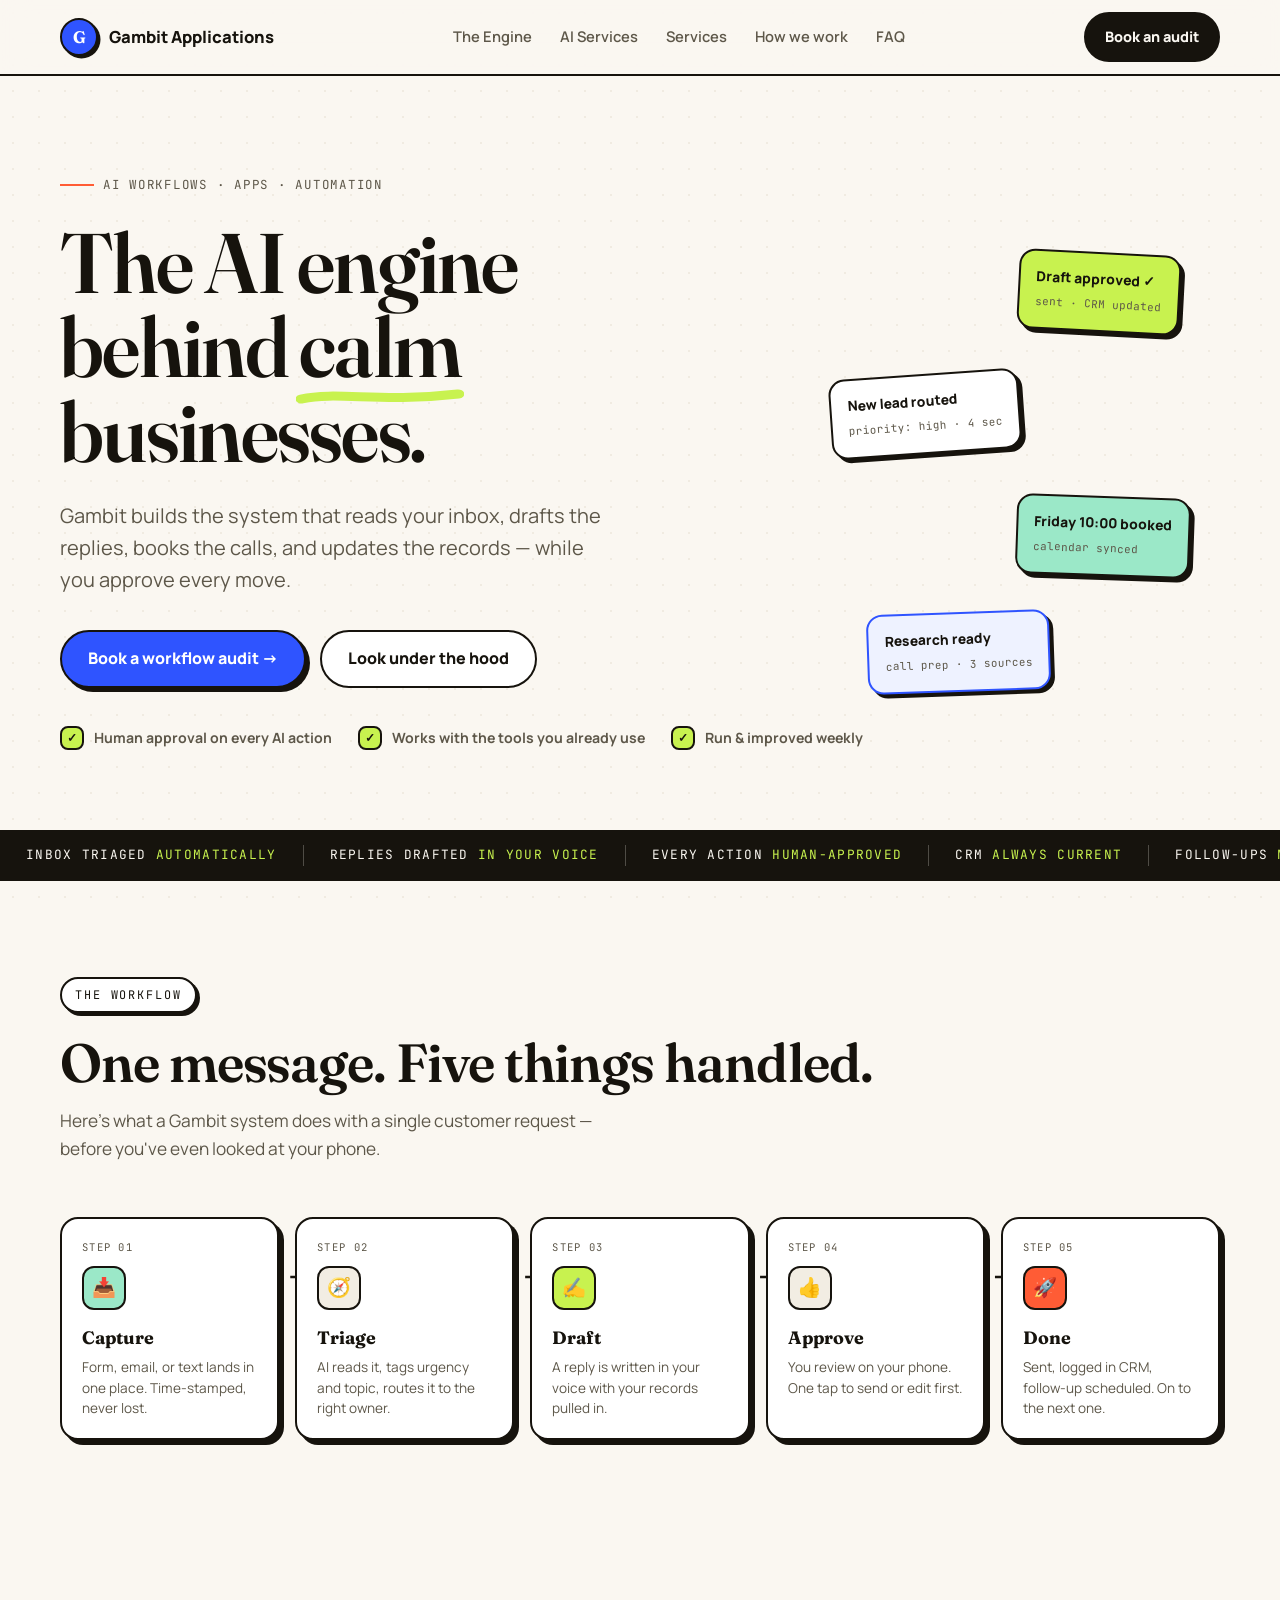
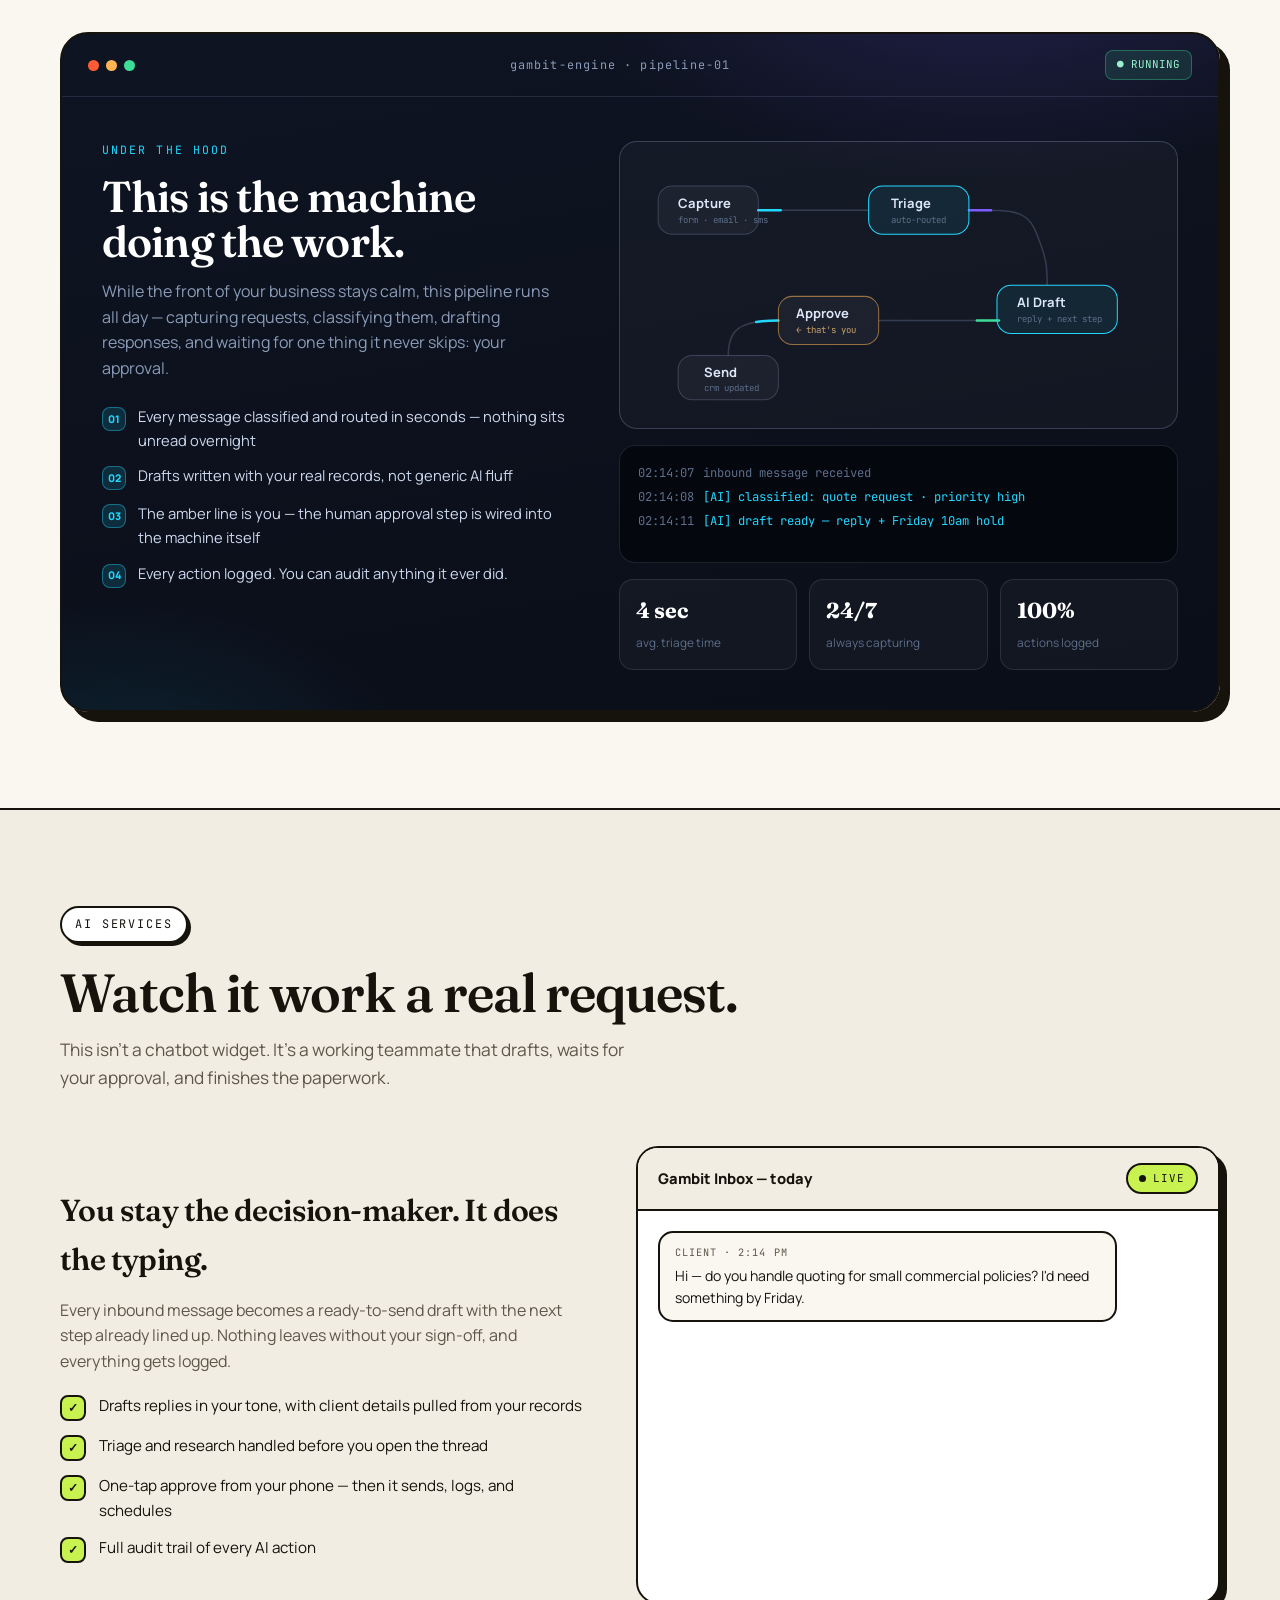
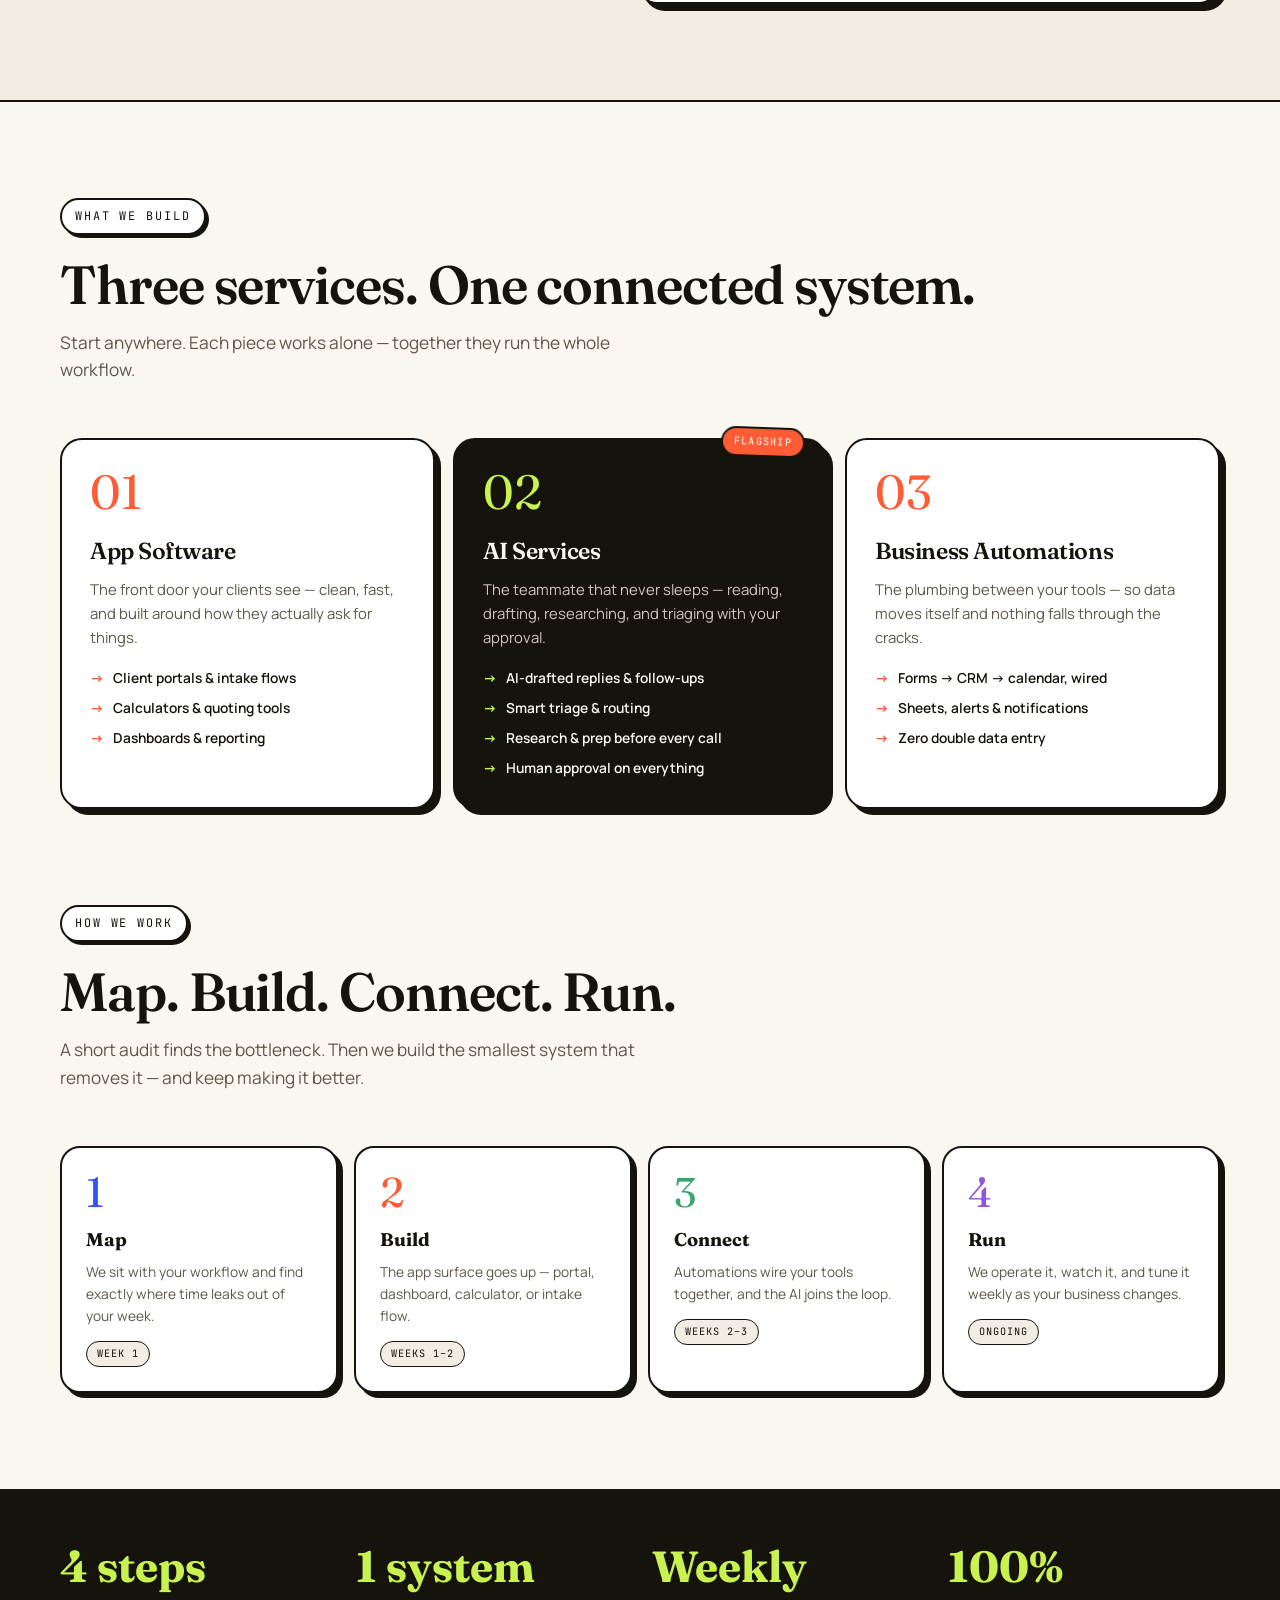
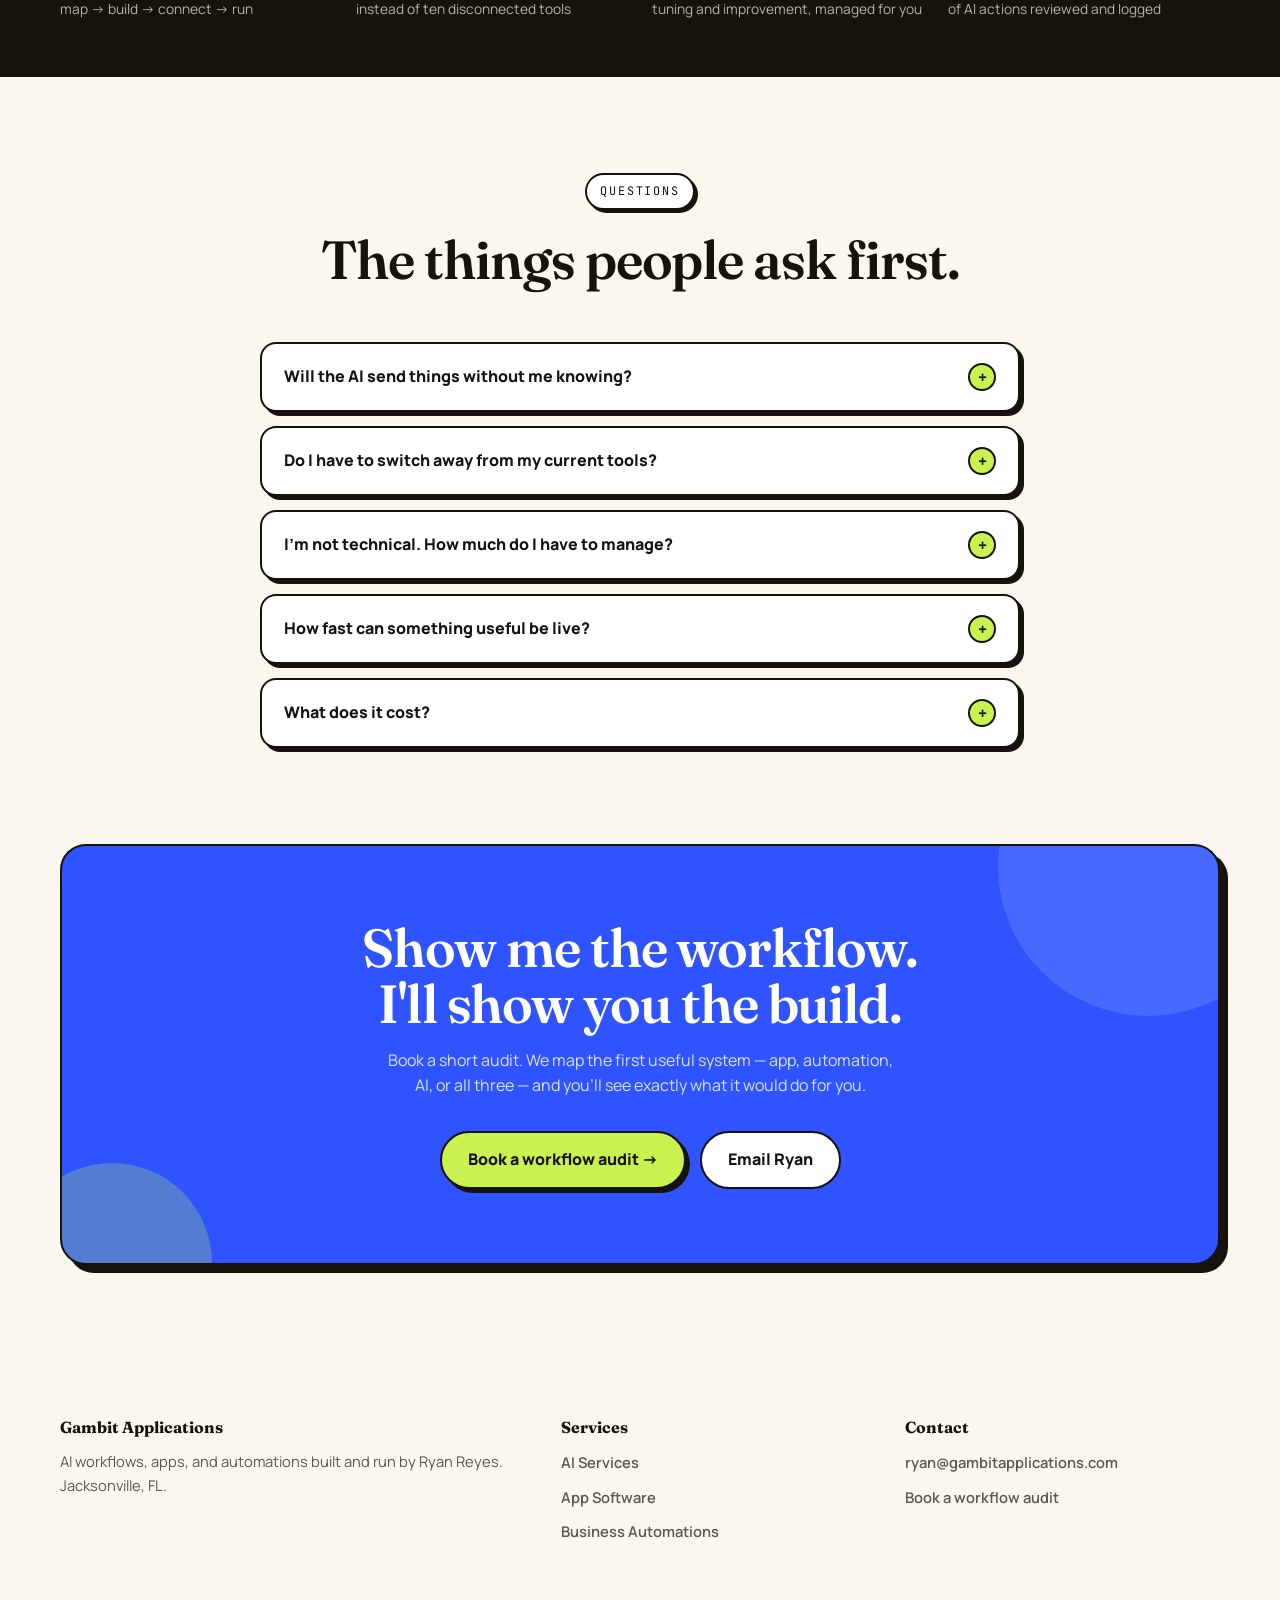
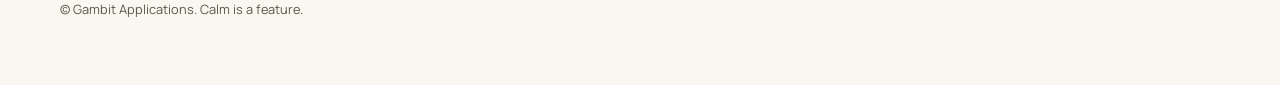
==== ai-services/index.html @ ebec6687 "Update gambitapplications.com site" ====
<!DOCTYPE html>
<html lang="en">
<head>
<meta charset="UTF-8" />
<meta name="viewport" content="width=device-width, initial-scale=1.0" />
<title>Gambit Applications — The AI engine behind calm businesses</title>
<meta name="description" content="Gambit builds AI workflows, apps, and automations that read your inbox, draft the replies, and update the records — with your approval on every move." />
<meta property="og:title" content="Gambit Applications — The AI engine behind calm businesses" />
<meta property="og:description" content="AI workflows, apps, and automations with human approval built in. Jacksonville, FL." />
<meta property="og:url" content="https://gambitapplications.com" />
<meta property="og:image" content="https://gambitapplications.com/og-image.jpg" />
<link rel="preconnect" href="https://fonts.googleapis.com" />
<link rel="preconnect" href="https://fonts.gstatic.com" crossorigin />
<link href="https://fonts.googleapis.com/css2?family=Fraunces:opsz,wght@9..144,500;9..144,600;9..144,700&family=Manrope:wght@400;500;600;700;800&family=JetBrains+Mono:wght@400;500&display=swap" rel="stylesheet" />
<style>
:root{
  --paper:#faf7f1; --paper2:#f2ede3; --ink:#16130d; --ink2:#5d5749;
  --blue:#2f54ff; --orange:#ff5c35; --lime:#c8f24f; --mint:#9be8c8;
  --card:#ffffff; --line:#e4ddcf;
  /* engine room palette */
  --eng:#0a0e18; --eng2:#0e1422; --engline:rgba(150,170,210,.16); --engline2:rgba(150,170,210,.28);
  --engtext:#e9effc; --engmuted:#8b9cb8; --engdim:#5d6e8a;
  --cyan:#22d8ff; --violet:#7c5cff; --green:#3ddc97; --amber:#ffb454;
  --mono:'JetBrains Mono',ui-monospace,monospace;
}
*{box-sizing:border-box;margin:0;padding:0}
html{scroll-behavior:smooth;scroll-padding-top:96px}
body{font-family:Manrope,-apple-system,sans-serif;background:var(--paper);color:var(--ink);line-height:1.6;overflow-x:hidden;-webkit-font-smoothing:antialiased}
a{color:inherit}
.wrap{width:min(1160px,calc(100% - 44px));margin:0 auto}
h1,h2,h3,.serif{font-family:Fraunces,Georgia,serif;letter-spacing:-.02em;font-weight:600}
body:before{content:"";position:fixed;inset:0;z-index:-1;opacity:.45;pointer-events:none;background-image:radial-gradient(var(--line) 1px,transparent 1px);background-size:26px 26px}

/* scroll progress */
.progress{position:fixed;top:0;left:0;height:4px;width:0;z-index:60;background:linear-gradient(90deg,var(--blue),var(--orange))}

/* nav */
.nav{position:sticky;top:0;z-index:50;background:rgba(250,247,241,.9);backdrop-filter:blur(14px);border-bottom:2px solid var(--ink)}
.nav-inner{height:74px;display:flex;align-items:center;justify-content:space-between;gap:18px}
.brand{display:flex;align-items:center;gap:11px;text-decoration:none;font-weight:800;font-size:1.04rem}
.logo{width:38px;height:38px;border-radius:50%;display:grid;place-items:center;font-family:Fraunces;font-weight:700;background:var(--blue);color:#fff;border:2px solid var(--ink);box-shadow:2.5px 2.5px 0 var(--ink)}
.nav-links{display:flex;gap:2px}
.nav-links a{font-size:.92rem;font-weight:600;color:var(--ink2);text-decoration:none;padding:9px 13px;border-radius:999px;transition:.15s}
.nav-links a:hover{color:var(--ink);background:var(--paper2)}
.nav-cta{font-size:.9rem;font-weight:800;text-decoration:none;padding:11px 19px;border-radius:999px;background:var(--ink);color:var(--paper);border:2px solid var(--ink);transition:.15s}
.nav-cta:hover{background:var(--blue);border-color:var(--blue);transform:translate(-1px,-1px);box-shadow:3px 3px 0 var(--ink)}

/* hero */
.hero{padding:92px 0 80px;position:relative}
.hero-eyebrow{display:inline-flex;align-items:center;gap:9px;font-family:var(--mono);font-size:.78rem;letter-spacing:.14em;text-transform:uppercase;color:var(--ink2);margin-bottom:26px}
.hero-eyebrow:before{content:"";width:34px;height:2px;background:var(--orange)}
h1{font-size:clamp(2.9rem,6.6vw,5.6rem);line-height:1.0;margin-bottom:26px;max-width:13ch;text-wrap:balance}
h1 .hl{position:relative;white-space:nowrap}
h1 .hl em{font-style:normal;position:relative;z-index:1}
h1 .hl svg{position:absolute;left:-2%;bottom:-6px;width:104%;height:18px;z-index:0}
h1 .hl svg path{fill:none;stroke:var(--lime);stroke-width:9;stroke-linecap:round;stroke-dasharray:130;stroke-dashoffset:130;animation:draw 1s .6s forwards}
@keyframes draw{to{stroke-dashoffset:0}}
.sub{font-size:clamp(1.05rem,1.7vw,1.25rem);color:var(--ink2);max-width:560px;margin-bottom:34px}
.actions{display:flex;gap:14px;flex-wrap:wrap}
.btn{display:inline-flex;align-items:center;gap:9px;min-height:54px;padding:14px 26px;border-radius:999px;text-decoration:none;font-weight:800;font-size:1rem;border:2px solid var(--ink);transition:.15s}
.btn.primary{background:var(--blue);color:#fff;box-shadow:4px 4px 0 var(--ink)}
.btn.primary:hover{transform:translate(-2px,-2px);box-shadow:6px 6px 0 var(--ink)}
.btn.ghost{background:var(--card)}
.btn.ghost:hover{background:var(--lime)}
.hero-proof{display:flex;gap:26px;flex-wrap:wrap;margin-top:38px}
.hp{display:flex;align-items:center;gap:10px;font-size:.88rem;font-weight:700;color:var(--ink2)}
.hp .chk{width:24px;height:24px;border-radius:8px;border:2px solid var(--ink);background:var(--lime);display:grid;place-items:center;font-weight:900;font-size:.72rem;color:var(--ink)}
.stickers{position:absolute;right:0;top:84px;width:min(420px,38vw);pointer-events:none}
.sticker{position:absolute;border:2px solid var(--ink);border-radius:16px;background:var(--card);padding:14px 16px;box-shadow:4px 4px 0 var(--ink);animation:floaty 5.5s ease-in-out infinite}
.sticker b{display:block;font-size:.86rem;font-weight:800}
.sticker span{font-family:var(--mono);font-size:.68rem;color:var(--ink2)}
.st1{top:0;right:40px;transform:rotate(3deg);background:var(--lime)}
.st2{top:122px;right:200px;transform:rotate(-4deg);animation-delay:-1.8s}
.st3{top:244px;right:30px;transform:rotate(2deg);background:var(--mint);animation-delay:-3.4s}
.st4{top:360px;right:170px;transform:rotate(-2deg);background:#eef2ff;animation-delay:-2.6s;border-color:var(--blue)}
@keyframes floaty{50%{translate:0 -10px}}

/* ticker */
.ticker{border-top:2px solid var(--ink);border-bottom:2px solid var(--ink);background:var(--ink);color:var(--paper);padding:13px 0;overflow:hidden}
.tk-track{display:flex;width:max-content;animation:tk 26s linear infinite}
.tk-track span{font-family:var(--mono);font-size:.8rem;letter-spacing:.1em;text-transform:uppercase;white-space:nowrap;padding:0 26px;border-right:1px solid rgba(250,247,241,.25)}
.tk-track span em{font-style:normal;color:var(--lime)}
@keyframes tk{to{transform:translateX(-50%)}}

/* sections */
.section{padding:96px 0}
.kicker{display:inline-flex;font-family:var(--mono);font-size:.74rem;letter-spacing:.16em;text-transform:uppercase;padding:7px 13px;border:2px solid var(--ink);border-radius:999px;background:var(--card);box-shadow:3px 3px 0 var(--ink);margin-bottom:22px}
h2{font-size:clamp(2rem,4.2vw,3.4rem);line-height:1.04;margin-bottom:16px;text-wrap:balance}
.lede{color:var(--ink2);font-size:1.08rem;max-width:580px}

/* workflow track */
.track-wrap{margin-top:54px;position:relative}
.track-line{position:absolute;left:5%;right:5%;top:54px;z-index:0}
.track-line svg{width:100%;height:12px;display:block}
.track-line path{fill:none;stroke:var(--ink);stroke-width:2.5;stroke-dasharray:7 8;animation:dash 1.6s linear infinite}
@keyframes dash{to{stroke-dashoffset:-15}}
.track{position:relative;z-index:1;display:grid;grid-template-columns:repeat(5,1fr);gap:16px}
.tcard{border:2px solid var(--ink);border-radius:18px;background:var(--card);padding:20px;box-shadow:5px 5px 0 var(--ink);transition:.18s}
.tcard:hover{transform:translate(-2px,-2px);box-shadow:8px 8px 0 var(--ink)}
.tcard .ico{width:44px;height:44px;border-radius:12px;border:2px solid var(--ink);display:grid;place-items:center;font-size:1.2rem;margin-bottom:14px;background:var(--paper2)}
.tcard:nth-child(1) .ico{background:var(--mint)}
.tcard:nth-child(3) .ico{background:var(--lime)}
.tcard:nth-child(5) .ico{background:var(--orange);color:#fff}
.tcard b{display:block;font-family:Fraunces;font-size:1.12rem;margin-bottom:5px}
.tcard p{font-size:.85rem;color:var(--ink2);line-height:1.5}
.tcard .step{font-family:var(--mono);font-size:.66rem;letter-spacing:.12em;color:var(--ink2);display:block;margin-bottom:10px}

/* ============ ENGINE ROOM ============ */
.engine-sect{padding:96px 0}
.engine{border:2px solid var(--ink);border-radius:28px;background:linear-gradient(170deg,var(--eng2),var(--eng));color:var(--engtext);box-shadow:10px 10px 0 var(--ink);overflow:hidden;position:relative}
.engine:before{content:"";position:absolute;inset:0;pointer-events:none;background:
  radial-gradient(700px 360px at 80% -10%,rgba(124,92,255,.18),transparent 60%),
  radial-gradient(500px 300px at 5% 110%,rgba(34,216,255,.1),transparent 60%)}
.eng-bar{display:flex;align-items:center;justify-content:space-between;padding:16px 26px;border-bottom:1px solid var(--engline);position:relative}
.eng-dots{display:flex;gap:7px}
.eng-dots i{width:11px;height:11px;border-radius:50%;background:#2a3450}
.eng-dots i:nth-child(1){background:var(--orange)}
.eng-dots i:nth-child(2){background:var(--amber)}
.eng-dots i:nth-child(3){background:var(--green)}
.eng-title{font-family:var(--mono);font-size:.74rem;letter-spacing:.1em;color:var(--engmuted)}
.eng-badge{font-family:var(--mono);font-size:.68rem;padding:5px 11px;border-radius:8px;background:rgba(61,220,151,.12);border:1px solid rgba(61,220,151,.35);color:#9af0cd}
.eng-grid{display:grid;grid-template-columns:.92fr 1.08fr;gap:40px;padding:44px 40px 40px;position:relative}
.eng-copy .ek{font-family:var(--mono);font-size:.72rem;letter-spacing:.18em;text-transform:uppercase;color:var(--cyan);margin-bottom:16px;display:block}
.eng-copy h2{color:#fff;font-size:clamp(1.8rem,3.4vw,2.7rem);margin-bottom:14px}
.eng-copy p{color:var(--engmuted);font-size:1rem;max-width:46ch;margin-bottom:24px}
.eng-feats{display:grid;gap:12px}
.eng-feats li{list-style:none;display:flex;gap:12px;align-items:flex-start;font-size:.92rem;color:#cdd9ee}
.eng-feats .gem{flex:0 0 24px;width:24px;height:24px;border-radius:8px;display:grid;place-items:center;font-size:.66rem;font-weight:900;background:rgba(34,216,255,.14);border:1px solid rgba(34,216,255,.4);color:var(--cyan);margin-top:2px}
.eng-stage{display:grid;gap:16px}
.flowbox{border-radius:18px;border:1px solid var(--engline2);background:rgba(255,255,255,.03);padding:18px}
.flow-svg{width:100%;height:auto;display:block}
.fnode{fill:rgba(255,255,255,.04);stroke:var(--engline2)}
.fnode.lit{stroke:var(--cyan);fill:rgba(34,216,255,.08)}
.flabel{font-family:'Manrope';font-size:13px;font-weight:700;fill:#dbe6f7}
.fsub{font-family:var(--mono);font-size:9px;fill:var(--engdim)}
.fpath{fill:none;stroke:rgba(150,170,210,.25);stroke-width:1.5}
.fpulse{fill:none;stroke-width:2.5;stroke-linecap:round;stroke-dasharray:22 320;animation:travel 4.5s linear infinite}
.fpulse.c1{stroke:var(--cyan)}
.fpulse.c2{stroke:var(--violet);animation-delay:-1.5s}
.fpulse.c3{stroke:var(--green);animation-delay:-3s}
@keyframes travel{to{stroke-dashoffset:-342}}
.console{border-radius:16px;background:rgba(3,5,10,.7);border:1px solid var(--engline);padding:16px 18px;font-family:var(--mono);font-size:.76rem;line-height:1.95;min-height:118px}
.console .ln{display:flex;gap:9px;opacity:0;animation:lnin .3s forwards}
@keyframes lnin{to{opacity:1}}
.console .t{color:var(--engdim)}
.console .ok{color:var(--green)}
.console .ai{color:var(--cyan)}
.console .hu{color:var(--amber)}
.caret{display:inline-block;width:7px;height:13px;background:var(--cyan);vertical-align:-2px;animation:blink 1s steps(1) infinite}
@keyframes blink{50%{opacity:0}}
.eng-stats{display:grid;grid-template-columns:repeat(3,1fr);gap:12px}
.eng-stats div{border-radius:14px;padding:14px 16px;background:rgba(255,255,255,.035);border:1px solid var(--engline)}
.eng-stats b{display:block;font-family:Fraunces;font-size:1.35rem;color:#fff}
.eng-stats span{font-size:.74rem;color:var(--engdim)}

/* inbox showcase */
.showcase{display:grid;grid-template-columns:.95fr 1.05fr;gap:48px;align-items:center;margin-top:54px}
.inbox{border:2px solid var(--ink);border-radius:22px;background:var(--card);box-shadow:7px 7px 0 var(--ink);overflow:hidden}
.inbox-head{display:flex;align-items:center;justify-content:space-between;padding:15px 20px;border-bottom:2px solid var(--ink);background:var(--paper2)}
.inbox-head b{font-size:.92rem;font-weight:800}
.live{display:inline-flex;align-items:center;gap:7px;font-family:var(--mono);font-size:.68rem;letter-spacing:.1em;padding:5px 11px;border-radius:999px;background:var(--lime);border:2px solid var(--ink)}
.live i{width:7px;height:7px;border-radius:50%;background:var(--ink);animation:blinkdot 1.4s infinite}
@keyframes blinkdot{50%{opacity:.25}}
.inbox-body{padding:20px;display:grid;gap:13px;min-height:340px}
.imsg{max-width:85%;padding:12px 15px;border:2px solid var(--ink);border-radius:15px;font-size:.88rem;line-height:1.5;background:var(--paper);opacity:0;transform:translateY(10px);transition:.45s}
.imsg.show{opacity:1;transform:none}
.imsg .who{display:block;font-family:var(--mono);font-size:.64rem;letter-spacing:.1em;text-transform:uppercase;color:var(--ink2);margin-bottom:5px}
.imsg.ai{margin-left:auto;background:#eef2ff;border-color:var(--blue)}
.imsg.ai .who{color:var(--blue)}
.iactions{display:flex;gap:9px;justify-content:flex-end;opacity:0;transition:.45s}
.iactions.show{opacity:1}
.iactions button{font-family:Manrope;font-size:.8rem;font-weight:800;padding:9px 16px;border-radius:999px;border:2px solid var(--ink);background:var(--card);cursor:default}
.iactions .ok{background:var(--lime);box-shadow:2.5px 2.5px 0 var(--ink)}
.show-copy h3{font-size:1.9rem;margin-bottom:14px}
.show-copy>p{color:var(--ink2);margin-bottom:20px}
.checks{display:grid;gap:13px}
.checks li{list-style:none;display:flex;gap:13px;align-items:flex-start;font-size:.95rem}
.checks .chk{flex:0 0 26px;width:26px;height:26px;border-radius:8px;border:2px solid var(--ink);background:var(--lime);display:grid;place-items:center;font-weight:900;font-size:.78rem;margin-top:1px}

/* services columns */
.cols{display:grid;grid-template-columns:repeat(3,1fr);gap:18px;margin-top:54px}
.col{border:2px solid var(--ink);border-radius:22px;padding:28px;background:var(--card);box-shadow:6px 6px 0 var(--ink);transition:.18s;position:relative}
.col:hover{transform:translate(-2px,-3px);box-shadow:9px 10px 0 var(--ink)}
.col.feature{background:var(--ink);color:var(--paper)}
.col .num{font-family:Fraunces;font-size:3rem;line-height:1;display:block;margin-bottom:16px;color:var(--orange)}
.col.feature .num{color:var(--lime)}
.col h3{font-size:1.45rem;margin-bottom:9px}
.col p{font-size:.93rem;color:var(--ink2);margin-bottom:18px}
.col.feature p{color:#cfc9bd}
.col ul{list-style:none;display:grid;gap:8px}
.col li{font-size:.86rem;font-weight:600;display:flex;gap:9px;align-items:center}
.col li:before{content:"→";color:var(--orange);font-weight:900}
.col.feature li:before{color:var(--lime)}
.col .badge{position:absolute;top:-13px;right:20px;font-family:var(--mono);font-size:.64rem;letter-spacing:.12em;text-transform:uppercase;padding:5px 11px;border-radius:999px;background:var(--orange);color:#fff;border:2px solid var(--ink);transform:rotate(2deg)}

/* how we work */
.steps4{display:grid;grid-template-columns:repeat(4,1fr);gap:16px;margin-top:54px}
.s4{border:2px solid var(--ink);border-radius:20px;background:var(--card);padding:24px;box-shadow:5px 5px 0 var(--ink);position:relative;transition:.18s}
.s4:hover{transform:translate(-2px,-2px);box-shadow:8px 8px 0 var(--ink)}
.s4 .pn{font-family:Fraunces;font-size:2.6rem;line-height:1;color:var(--blue);display:block;margin-bottom:12px}
.s4:nth-child(2) .pn{color:var(--orange)}
.s4:nth-child(3) .pn{color:#3aa66f}
.s4:nth-child(4) .pn{color:#9356d9}
.s4 b{display:block;font-family:Fraunces;font-size:1.15rem;margin-bottom:6px}
.s4 p{font-size:.86rem;color:var(--ink2)}
.s4 .wk{display:inline-block;margin-top:14px;font-family:var(--mono);font-size:.64rem;letter-spacing:.1em;padding:4px 10px;border-radius:999px;border:1.5px solid var(--ink);background:var(--paper2)}

/* numbers band */
.band{background:var(--ink);color:var(--paper);border-top:2px solid var(--ink);border-bottom:2px solid var(--ink)}
.band .wrap{display:grid;grid-template-columns:repeat(4,1fr);gap:24px;padding:54px 0}
.bstat b{display:block;font-family:Fraunces;font-size:clamp(1.9rem,3.4vw,2.9rem);line-height:1;margin-bottom:7px;color:var(--lime)}
.bstat span{font-size:.86rem;color:#b9b2a3}

/* FAQ */
.faq{max-width:760px;margin:54px auto 0;display:grid;gap:14px}
.faq details{border:2px solid var(--ink);border-radius:16px;background:var(--card);box-shadow:4px 4px 0 var(--ink);overflow:hidden}
.faq summary{list-style:none;cursor:pointer;padding:19px 22px;font-weight:800;font-size:1rem;display:flex;justify-content:space-between;align-items:center;gap:14px}
.faq summary::-webkit-details-marker{display:none}
.faq summary .pm{flex:0 0 28px;width:28px;height:28px;border-radius:50%;border:2px solid var(--ink);background:var(--lime);display:grid;place-items:center;font-weight:900;transition:.2s}
.faq details[open] summary .pm{transform:rotate(45deg);background:var(--orange);color:#fff}
.faq .ans{padding:0 22px 20px;color:var(--ink2);font-size:.94rem;max-width:60ch}

/* CTA */
.cta-card{border:2px solid var(--ink);border-radius:26px;background:var(--blue);color:#fff;box-shadow:8px 8px 0 var(--ink);padding:74px 44px;text-align:center;position:relative;overflow:hidden}
.cta-card:before{content:"";position:absolute;width:300px;height:300px;border-radius:50%;background:rgba(255,255,255,.12);top:-130px;right:-80px}
.cta-card:after{content:"";position:absolute;width:200px;height:200px;border-radius:50%;background:rgba(200,242,79,.25);bottom:-100px;left:-50px}
.cta-card h2{color:#fff;position:relative}
.cta-card p{color:#dbe2ff;max-width:520px;margin:0 auto 32px;position:relative}
.cta-card .actions{justify-content:center;position:relative}
.cta-card .btn.primary{background:var(--lime);color:var(--ink)}
.cta-card .btn.ghost{background:#fff;color:var(--ink)}

footer{padding:54px 0 66px;color:var(--ink2)}
.foot{display:grid;grid-template-columns:1.5fr 1fr 1fr;gap:28px}
footer h4{font-family:Fraunces;color:var(--ink);margin-bottom:10px}
footer ul{list-style:none;display:grid;gap:9px}
footer a{text-decoration:none;font-size:.92rem;font-weight:600}
footer a:hover{color:var(--blue)}
.fineprint{margin-top:26px;font-size:.8rem}

.reveal{opacity:0;transform:translateY(24px);transition:.7s cubic-bezier(.2,.7,.3,1)}
.reveal.in{opacity:1;transform:none}

@media(max-width:980px){
  .stickers{display:none}
  .track{grid-template-columns:repeat(2,1fr)}
  .track-line{display:none}
  .showcase,.foot,.eng-grid{grid-template-columns:1fr}
  .cols,.steps4{grid-template-columns:1fr}
  .band .wrap{grid-template-columns:1fr 1fr;padding:44px 0}
  .nav-links{display:none}
  .eng-grid{padding:32px 24px 28px;gap:30px}
}
@media(max-width:600px){
  .hero{padding:60px 0 52px}
  .section,.engine-sect{padding:64px 0}
  .track{grid-template-columns:1fr}
  .btn{width:100%;justify-content:center}
  .cta-card{padding:54px 24px}
  .band .wrap{grid-template-columns:1fr 1fr;gap:18px}
  .eng-stats{grid-template-columns:1fr}
  .engine{box-shadow:6px 6px 0 var(--ink)}
}
@media(prefers-reduced-motion:reduce){*,*:before,*:after{animation:none!important;transition:none!important}.reveal,.imsg,.iactions{opacity:1;transform:none}h1 .hl svg path{stroke-dashoffset:0}}
</style>
</head>
<body>
<div class="progress" id="progress"></div>

<nav class="nav"><div class="wrap nav-inner">
  <a class="brand" href="#top"><span class="logo">G</span>Gambit Applications</a>
  <div class="nav-links">
    <a href="#engine">The Engine</a><a href="#ai">AI Services</a><a href="#services">Services</a><a href="#how">How we work</a><a href="#faq">FAQ</a>
  </div>
  <a class="nav-cta" href="https://app.gambitapplications.com/strategy-session">Book an audit</a>
</div></nav>

<header class="hero" id="top"><div class="wrap" style="position:relative">
  <div class="reveal in">
    <div class="hero-eyebrow">AI workflows · apps · automation</div>
    <h1>The AI engine behind <span class="hl"><em>calm</em><svg viewBox="0 0 120 18" preserveAspectRatio="none"><path d="M4 12 C 30 4, 60 16, 116 7"/></svg></span> businesses.</h1>
    <p class="sub">Gambit builds the system that reads your inbox, drafts the replies, books the calls, and updates the records — while you approve every move.</p>
    <div class="actions">
      <a class="btn primary" href="https://app.gambitapplications.com/strategy-session">Book a workflow audit →</a>
      <a class="btn ghost" href="#engine">Look under the hood</a>
    </div>
    <div class="hero-proof">
      <span class="hp"><span class="chk">✓</span>Human approval on every AI action</span>
      <span class="hp"><span class="chk">✓</span>Works with the tools you already use</span>
      <span class="hp"><span class="chk">✓</span>Run & improved weekly</span>
    </div>
  </div>
  <div class="stickers" aria-hidden="true">
    <div class="sticker st1"><b>Draft approved ✓</b><span>sent · CRM updated</span></div>
    <div class="sticker st2"><b>New lead routed</b><span>priority: high · 4 sec</span></div>
    <div class="sticker st3"><b>Friday 10:00 booked</b><span>calendar synced</span></div>
    <div class="sticker st4"><b>Research ready</b><span>call prep · 3 sources</span></div>
  </div>
</div></header>

<div class="ticker" aria-hidden="true"><div class="tk-track" id="tk">
  <span>Inbox triaged <em>automatically</em></span><span>Replies drafted <em>in your voice</em></span><span>Every action <em>human-approved</em></span><span>CRM <em>always current</em></span><span>Follow-ups <em>never forgotten</em></span>
</div></div>

<section class="section" id="workflow"><div class="wrap">
  <div class="reveal">
    <span class="kicker">The workflow</span>
    <h2>One message. Five things handled.</h2>
    <p class="lede">Here's what a Gambit system does with a single customer request — before you've even looked at your phone.</p>
  </div>
  <div class="track-wrap reveal">
    <div class="track-line"><svg viewBox="0 0 1000 12" preserveAspectRatio="none"><path d="M0 6 H1000"/></svg></div>
    <div class="track">
      <div class="tcard"><span class="step">STEP 01</span><div class="ico">📥</div><b>Capture</b><p>Form, email, or text lands in one place. Time-stamped, never lost.</p></div>
      <div class="tcard"><span class="step">STEP 02</span><div class="ico">🧭</div><b>Triage</b><p>AI reads it, tags urgency and topic, routes it to the right owner.</p></div>
      <div class="tcard"><span class="step">STEP 03</span><div class="ico">✍️</div><b>Draft</b><p>A reply is written in your voice with your records pulled in.</p></div>
      <div class="tcard"><span class="step">STEP 04</span><div class="ico">👍</div><b>Approve</b><p>You review on your phone. One tap to send or edit first.</p></div>
      <div class="tcard"><span class="step">STEP 05</span><div class="ico">🚀</div><b>Done</b><p>Sent, logged in CRM, follow-up scheduled. On to the next one.</p></div>
    </div>
  </div>
</div></section>

<!-- ============ ENGINE ROOM ============ -->
<section class="engine-sect" id="engine"><div class="wrap">
  <div class="engine reveal">
    <div class="eng-bar">
      <span class="eng-dots"><i></i><i></i><i></i></span>
      <span class="eng-title">gambit-engine · pipeline-01</span>
      <span class="eng-badge">● RUNNING</span>
    </div>
    <div class="eng-grid">
      <div class="eng-copy">
        <span class="ek">Under the hood</span>
        <h2 class="serif">This is the machine doing the work.</h2>
        <p>While the front of your business stays calm, this pipeline runs all day — capturing requests, classifying them, drafting responses, and waiting for one thing it never skips: your approval.</p>
        <ul class="eng-feats">
          <li><span class="gem">01</span>Every message classified and routed in seconds — nothing sits unread overnight</li>
          <li><span class="gem">02</span>Drafts written with your real records, not generic AI fluff</li>
          <li><span class="gem">03</span>The amber line is you — the human approval step is wired into the machine itself</li>
          <li><span class="gem">04</span>Every action logged. You can audit anything it ever did.</li>
        </ul>
      </div>
      <div class="eng-stage">
        <div class="flowbox">
          <svg class="flow-svg" viewBox="0 0 520 250" role="img" aria-label="Workflow: capture, triage, AI draft, approve, send">
            <path class="fpath" d="M120 50 C 170 50, 180 50, 230 50"/>
            <path class="fpulse c1" d="M120 50 C 170 50, 180 50, 230 50"/>
            <path class="fpath" d="M330 50 C 380 50, 390 50, 400 80 C 408 100, 408 110, 408 125"/>
            <path class="fpulse c2" d="M330 50 C 380 50, 390 50, 400 80 C 408 100, 408 110, 408 125"/>
            <path class="fpath" d="M360 160 C 300 160, 290 160, 240 160"/>
            <path class="fpulse c3" d="M360 160 C 300 160, 290 160, 240 160"/>
            <path class="fpath" d="M140 160 C 100 160, 90 170, 90 195"/>
            <path class="fpulse c1" d="M140 160 C 100 160, 90 170, 90 195"/>
            <g><rect class="fnode" x="20" y="26" width="100" height="48" rx="14"/><text class="flabel" x="40" y="48">Capture</text><text class="fsub" x="40" y="63">form · email · sms</text></g>
            <g><rect class="fnode lit" x="230" y="26" width="100" height="48" rx="14"/><text class="flabel" x="252" y="48">Triage</text><text class="fsub" x="252" y="63">auto-routed</text></g>
            <g><rect class="fnode lit" x="358" y="125" width="120" height="48" rx="14"/><text class="flabel" x="378" y="147">AI Draft</text><text class="fsub" x="378" y="162">reply + next step</text></g>
            <g><rect class="fnode" x="140" y="136" width="100" height="48" rx="14" style="stroke:rgba(255,180,84,.55)"/><text class="flabel" x="158" y="158">Approve</text><text class="fsub" x="158" y="173" style="fill:#c9a36a">← that's you</text></g>
            <g><rect class="fnode" x="40" y="195" width="100" height="44" rx="14"/><text class="flabel" x="66" y="216">Send</text><text class="fsub" x="66" y="230">crm updated</text></g>
          </svg>
        </div>
        <div class="console" id="console" aria-live="polite"></div>
        <div class="eng-stats">
          <div><b>4 sec</b><span>avg. triage time</span></div>
          <div><b>24/7</b><span>always capturing</span></div>
          <div><b>100%</b><span>actions logged</span></div>
        </div>
      </div>
    </div>
  </div>
</div></section>

<section class="section" id="ai" style="background:var(--paper2);border-top:2px solid var(--ink);border-bottom:2px solid var(--ink);"><div class="wrap">
  <div class="reveal">
    <span class="kicker">AI Services</span>
    <h2>Watch it work a real request.</h2>
    <p class="lede">This isn't a chatbot widget. It's a working teammate that drafts, waits for your approval, and finishes the paperwork.</p>
  </div>
  <div class="showcase">
    <div class="show-copy reveal">
      <h3 class="serif">You stay the decision-maker. It does the typing.</h3>
      <p>Every inbound message becomes a ready-to-send draft with the next step already lined up. Nothing leaves without your sign-off, and everything gets logged.</p>
      <ul class="checks">
        <li><span class="chk">✓</span>Drafts replies in your tone, with client details pulled from your records</li>
        <li><span class="chk">✓</span>Triage and research handled before you open the thread</li>
        <li><span class="chk">✓</span>One-tap approve from your phone — then it sends, logs, and schedules</li>
        <li><span class="chk">✓</span>Full audit trail of every AI action</li>
      </ul>
    </div>
    <div class="inbox reveal" id="inbox">
      <div class="inbox-head"><b>Gambit Inbox — today</b><span class="live"><i></i>LIVE</span></div>
      <div class="inbox-body">
        <div class="imsg"><span class="who">Client · 2:14 PM</span>Hi — do you handle quoting for small commercial policies? I'd need something by Friday.</div>
        <div class="imsg ai"><span class="who">Gambit AI · draft ready</span>Yes — we can have a quote scoped by Thursday. I've pre-filled the intake from your details. Want me to hold Friday 10 AM so we can review it together?</div>
        <div class="iactions"><button>Edit</button><button class="ok">✓ Approve & send</button></div>
        <div class="imsg" style="max-width:100%;background:var(--mint)"><span class="who">System · 2:15 PM</span>Sent ✓ · CRM updated · Friday 10:00 AM penciled in · follow-up reminder set</div>
      </div>
    </div>
  </div>
</div></section>

<section class="section" id="services"><div class="wrap">
  <div class="reveal">
    <span class="kicker">What we build</span>
    <h2>Three services. One connected system.</h2>
    <p class="lede">Start anywhere. Each piece works alone — together they run the whole workflow.</p>
  </div>
  <div class="cols">
    <article class="col reveal"><span class="num">01</span><h3>App Software</h3><p>The front door your clients see — clean, fast, and built around how they actually ask for things.</p>
      <ul><li>Client portals & intake flows</li><li>Calculators & quoting tools</li><li>Dashboards & reporting</li></ul>
    </article>
    <article class="col feature reveal"><span class="badge">Flagship</span><span class="num">02</span><h3>AI Services</h3><p>The teammate that never sleeps — reading, drafting, researching, and triaging with your approval.</p>
      <ul><li>AI-drafted replies & follow-ups</li><li>Smart triage & routing</li><li>Research & prep before every call</li><li>Human approval on everything</li></ul>
    </article>
    <article class="col reveal"><span class="num">03</span><h3>Business Automations</h3><p>The plumbing between your tools — so data moves itself and nothing falls through the cracks.</p>
      <ul><li>Forms → CRM → calendar, wired</li><li>Sheets, alerts & notifications</li><li>Zero double data entry</li></ul>
    </article>
  </div>
</div></section>

<section class="section" id="how" style="padding-top:0"><div class="wrap">
  <div class="reveal">
    <span class="kicker">How we work</span>
    <h2>Map. Build. Connect. Run.</h2>
    <p class="lede">A short audit finds the bottleneck. Then we build the smallest system that removes it — and keep making it better.</p>
  </div>
  <div class="steps4">
    <div class="s4 reveal"><span class="pn">1</span><b>Map</b><p>We sit with your workflow and find exactly where time leaks out of your week.</p><span class="wk">WEEK 1</span></div>
    <div class="s4 reveal"><span class="pn">2</span><b>Build</b><p>The app surface goes up — portal, dashboard, calculator, or intake flow.</p><span class="wk">WEEKS 1–2</span></div>
    <div class="s4 reveal"><span class="pn">3</span><b>Connect</b><p>Automations wire your tools together, and the AI joins the loop.</p><span class="wk">WEEKS 2–3</span></div>
    <div class="s4 reveal"><span class="pn">4</span><b>Run</b><p>We operate it, watch it, and tune it weekly as your business changes.</p><span class="wk">ONGOING</span></div>
  </div>
</div></section>

<div class="band"><div class="wrap">
  <div class="bstat reveal"><b>4 steps</b><span>map → build → connect → run</span></div>
  <div class="bstat reveal"><b>1 system</b><span>instead of ten disconnected tools</span></div>
  <div class="bstat reveal"><b>Weekly</b><span>tuning and improvement, managed for you</span></div>
  <div class="bstat reveal"><b>100%</b><span>of AI actions reviewed and logged</span></div>
</div></div>

<section class="section" id="faq"><div class="wrap">
  <div class="reveal" style="text-align:center">
    <span class="kicker">Questions</span>
    <h2>The things people ask first.</h2>
  </div>
  <div class="faq reveal">
    <details><summary>Will the AI send things without me knowing? <span class="pm">+</span></summary><div class="ans">No — that's the whole design. The AI drafts and prepares; nothing goes out until you approve it. Every action it takes is logged, so you can always see exactly what happened and when.</div></details>
    <details><summary>Do I have to switch away from my current tools? <span class="pm">+</span></summary><div class="ans">No. Gambit systems connect to what you already use — your email, calendar, CRM, forms, and spreadsheets. We build the connections between them rather than replacing them.</div></details>
    <details><summary>I'm not technical. How much do I have to manage? <span class="pm">+</span></summary><div class="ans">Almost nothing. Your job is approving drafts from your phone and telling us what's annoying you. We run the system, watch it, and improve it weekly — that's the managed part.</div></details>
    <details><summary>How fast can something useful be live? <span class="pm">+</span></summary><div class="ans">The first working piece — usually intake plus AI-drafted replies — typically lands within two to three weeks of the audit. We ship the smallest thing that saves you real time, then build from there.</div></details>
    <details><summary>What does it cost? <span class="pm">+</span></summary><div class="ans">It depends on the size of the system, which is exactly what the audit figures out. The audit itself is short, free, and ends with a concrete picture of what we'd build and what it would cost.</div></details>
  </div>
</div></section>

<section class="section" id="contact" style="padding-top:0"><div class="wrap">
  <div class="cta-card reveal">
    <h2>Show me the workflow.<br/>I'll show you the build.</h2>
    <p>Book a short audit. We map the first useful system — app, automation, AI, or all three — and you'll see exactly what it would do for you.</p>
    <div class="actions">
      <a class="btn primary" href="https://app.gambitapplications.com/strategy-session">Book a workflow audit →</a>
      <a class="btn ghost" href="mailto:ryan@gambitapplications.com">Email Ryan</a>
    </div>
  </div>
</div></section>

<footer><div class="wrap foot">
  <div><h4>Gambit Applications</h4><p style="font-size:.92rem">AI workflows, apps, and automations built and run by Ryan Reyes. Jacksonville, FL.</p></div>
  <div><h4>Services</h4><ul><li><a href="#ai">AI Services</a></li><li><a href="#services">App Software</a></li><li><a href="#services">Business Automations</a></li></ul></div>
  <div><h4>Contact</h4><ul><li><a href="mailto:ryan@gambitapplications.com">ryan@gambitapplications.com</a></li><li><a href="https://app.gambitapplications.com/strategy-session">Book a workflow audit</a></li></ul></div>
  <p class="fineprint">© Gambit Applications. Calm is a feature.</p>
</div></footer>

<script>
(()=>{
  // scroll reveals
  const io=new IntersectionObserver(es=>es.forEach(e=>{if(e.isIntersecting){e.target.classList.add('in');io.unobserve(e.target)}}),{threshold:.12});
  document.querySelectorAll('.reveal').forEach(el=>io.observe(el));

  // scroll progress bar
  const prog=document.getElementById('progress');
  addEventListener('scroll',()=>{
    const h=document.documentElement;
    prog.style.width=(h.scrollTop/(h.scrollHeight-h.clientHeight)*100)+'%';
  },{passive:true});

  // ticker seamless loop
  const tk=document.getElementById('tk');tk.innerHTML+=tk.innerHTML;

  // engine console typing loop
  const lines=[
    ['t','02:14:07',null,'inbound message received'],
    ['ai','02:14:08','AI','classified: quote request · priority high'],
    ['ai','02:14:11','AI','draft ready — reply + Friday 10am hold'],
    ['hu','02:14:52','RYAN','approved ✓'],
    ['ok','02:14:53',null,'sent · CRM updated · follow-up scheduled']
  ];
  const con=document.getElementById('console');
  let i=0;
  function tick(){
    if(i===0)con.innerHTML='';
    const[cls,t,who,txt]=lines[i];
    const div=document.createElement('div');div.className='ln';
    div.innerHTML='<span class="t">'+t+'</span><span class="'+cls+'">'+(who?'['+who+'] ':'')+txt+(i===lines.length-1?' <span class="caret"></span>':'')+'</span>';
    con.appendChild(div);
    i=(i+1)%lines.length;
    setTimeout(tick,i===0?3200:1100);
  }
  tick();

  // inbox replay when visible
  const inbox=document.getElementById('inbox');
  const parts=inbox.querySelectorAll('.imsg,.iactions');
  function play(){parts.forEach(p=>p.classList.remove('show'));parts.forEach((p,k)=>setTimeout(()=>p.classList.add('show'),500+k*1200))}
  const cio=new IntersectionObserver(es=>es.forEach(e=>{if(e.isIntersecting){play();setInterval(play,10000);cio.disconnect()}}),{threshold:.35});
  cio.observe(inbox);
})();
</script>
</body>
</html>
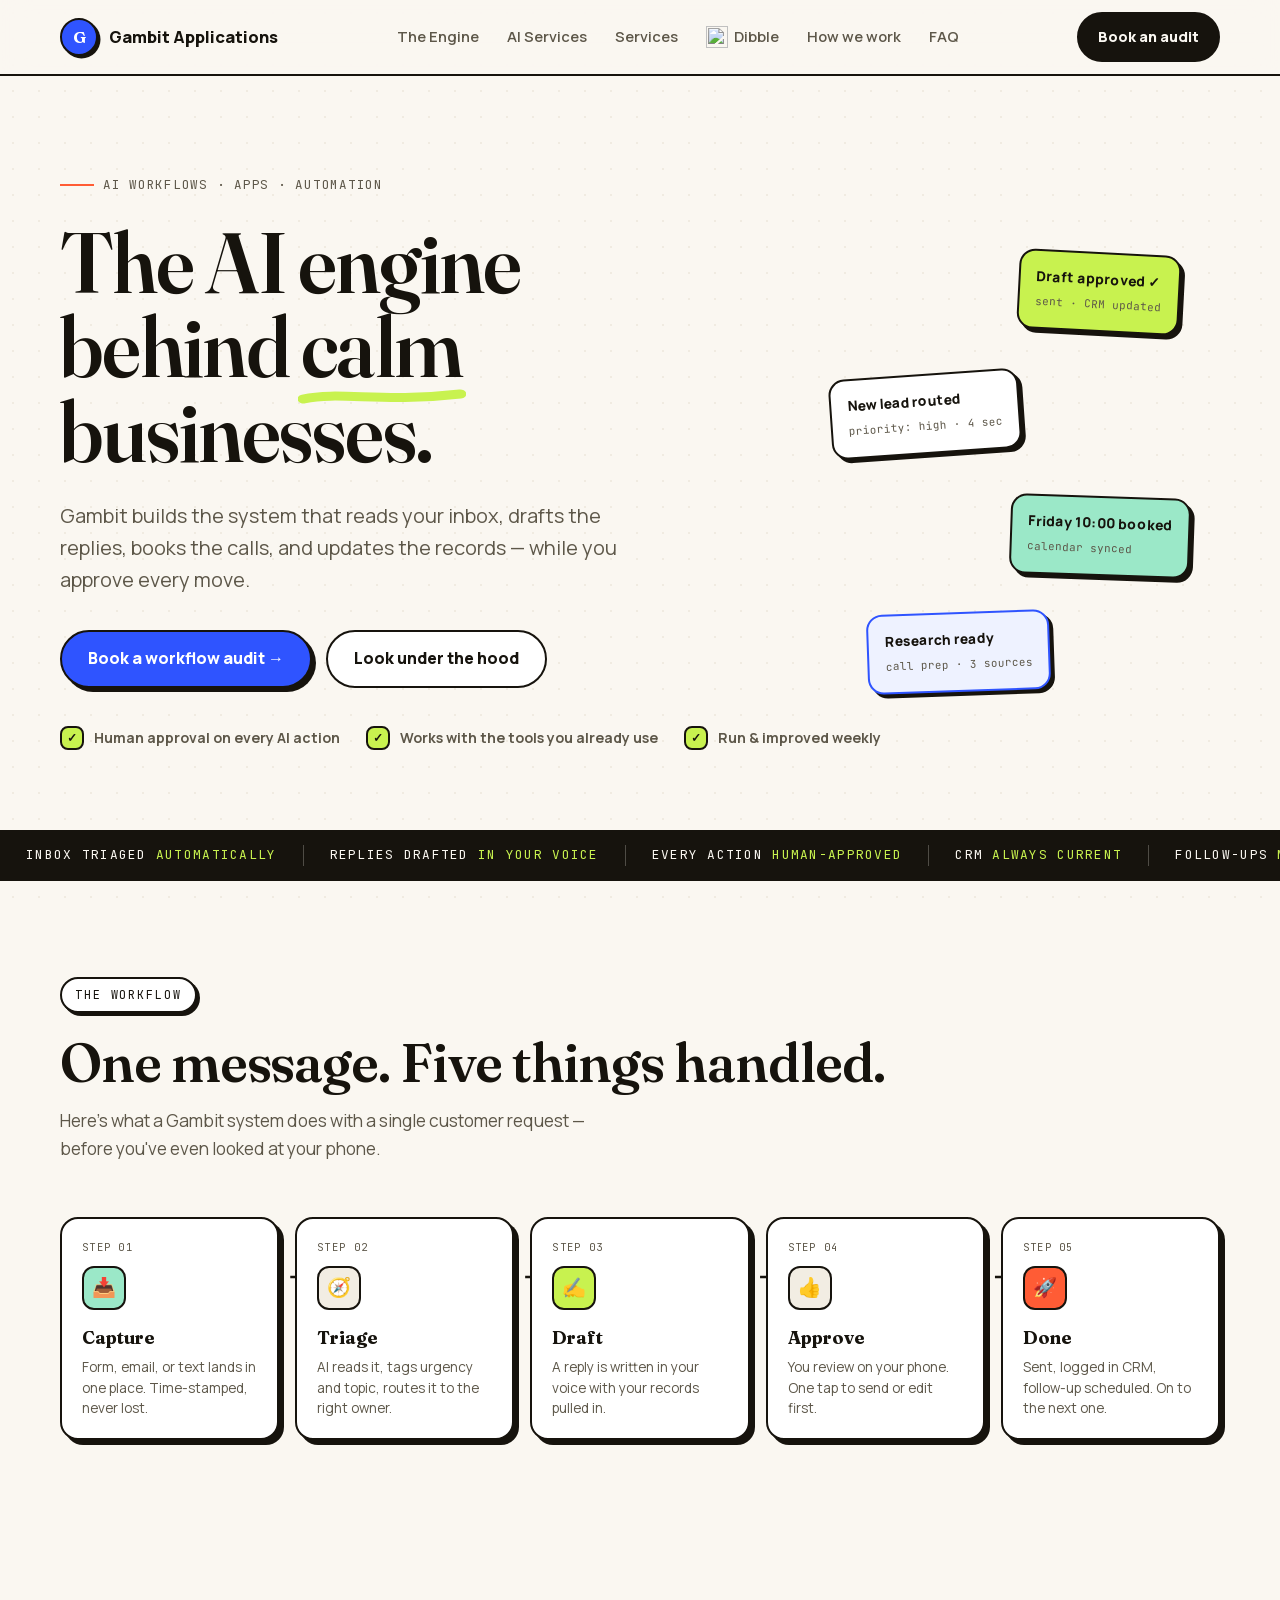
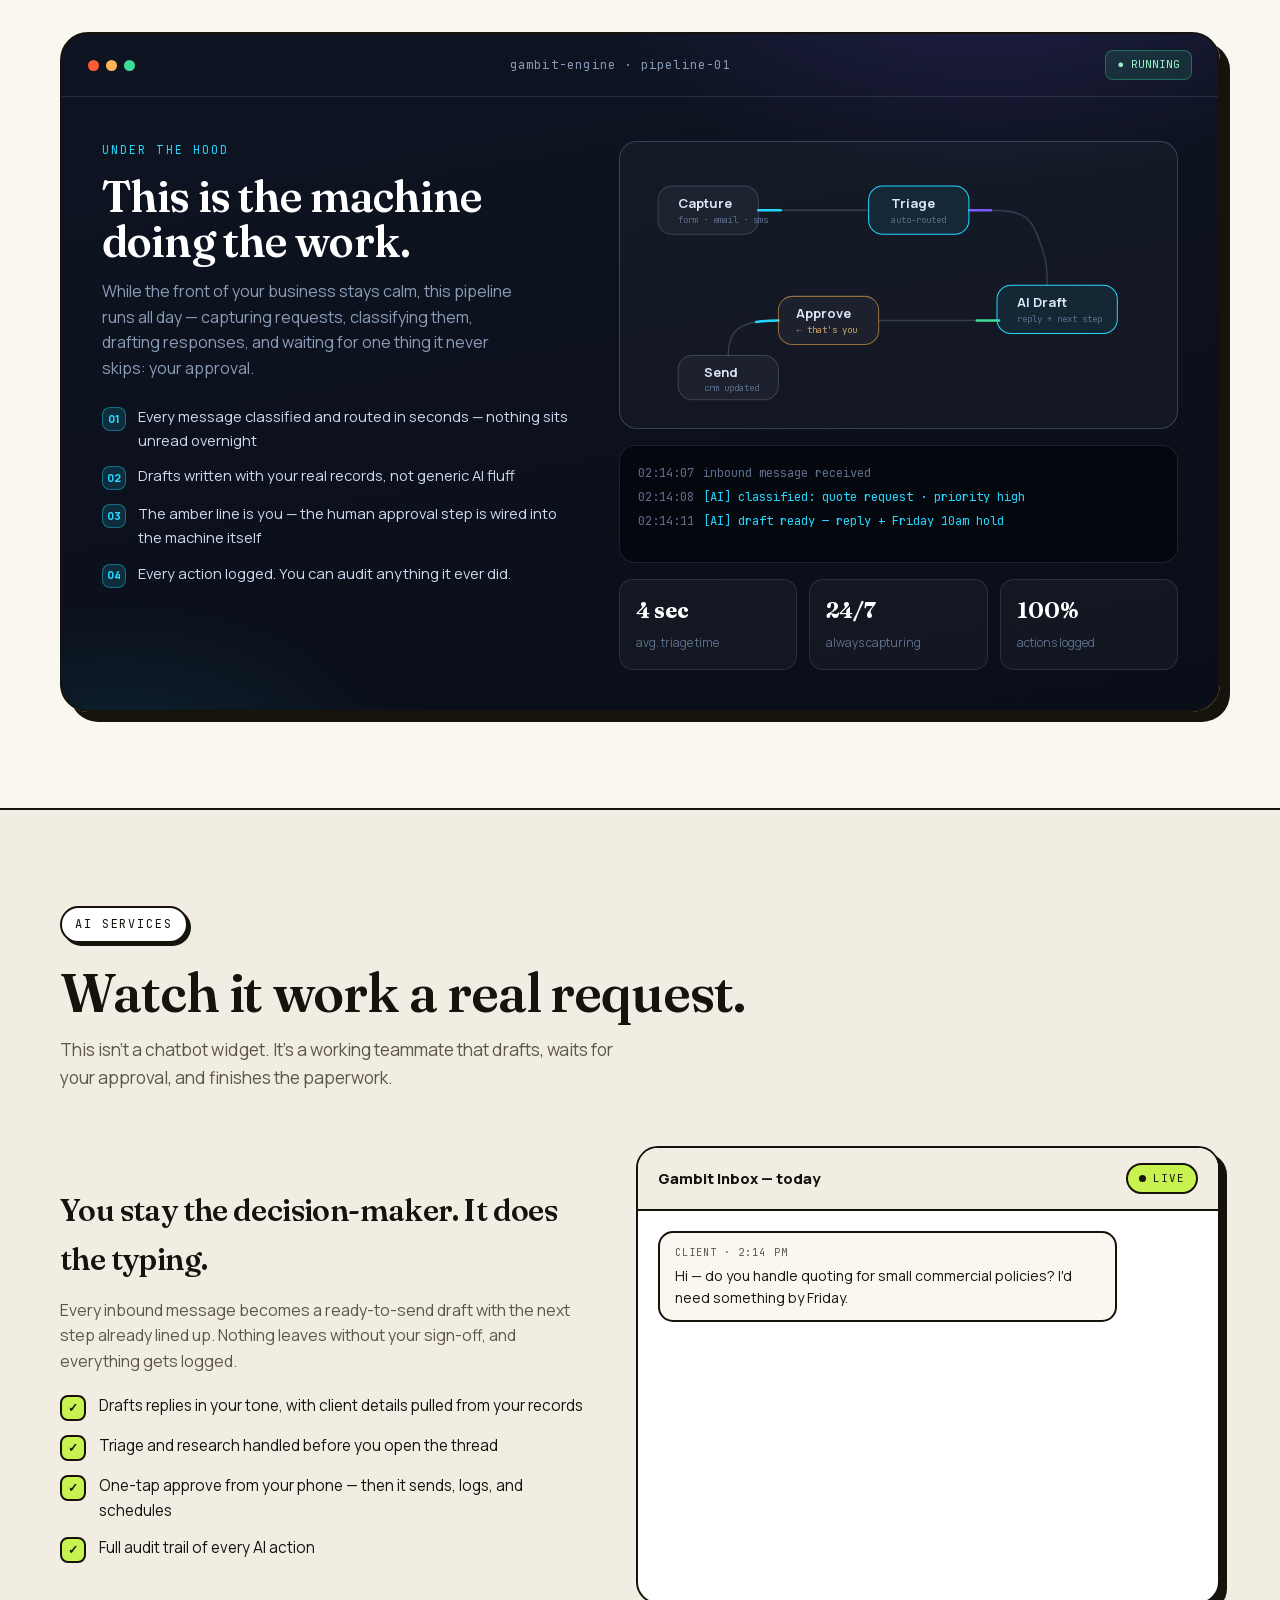
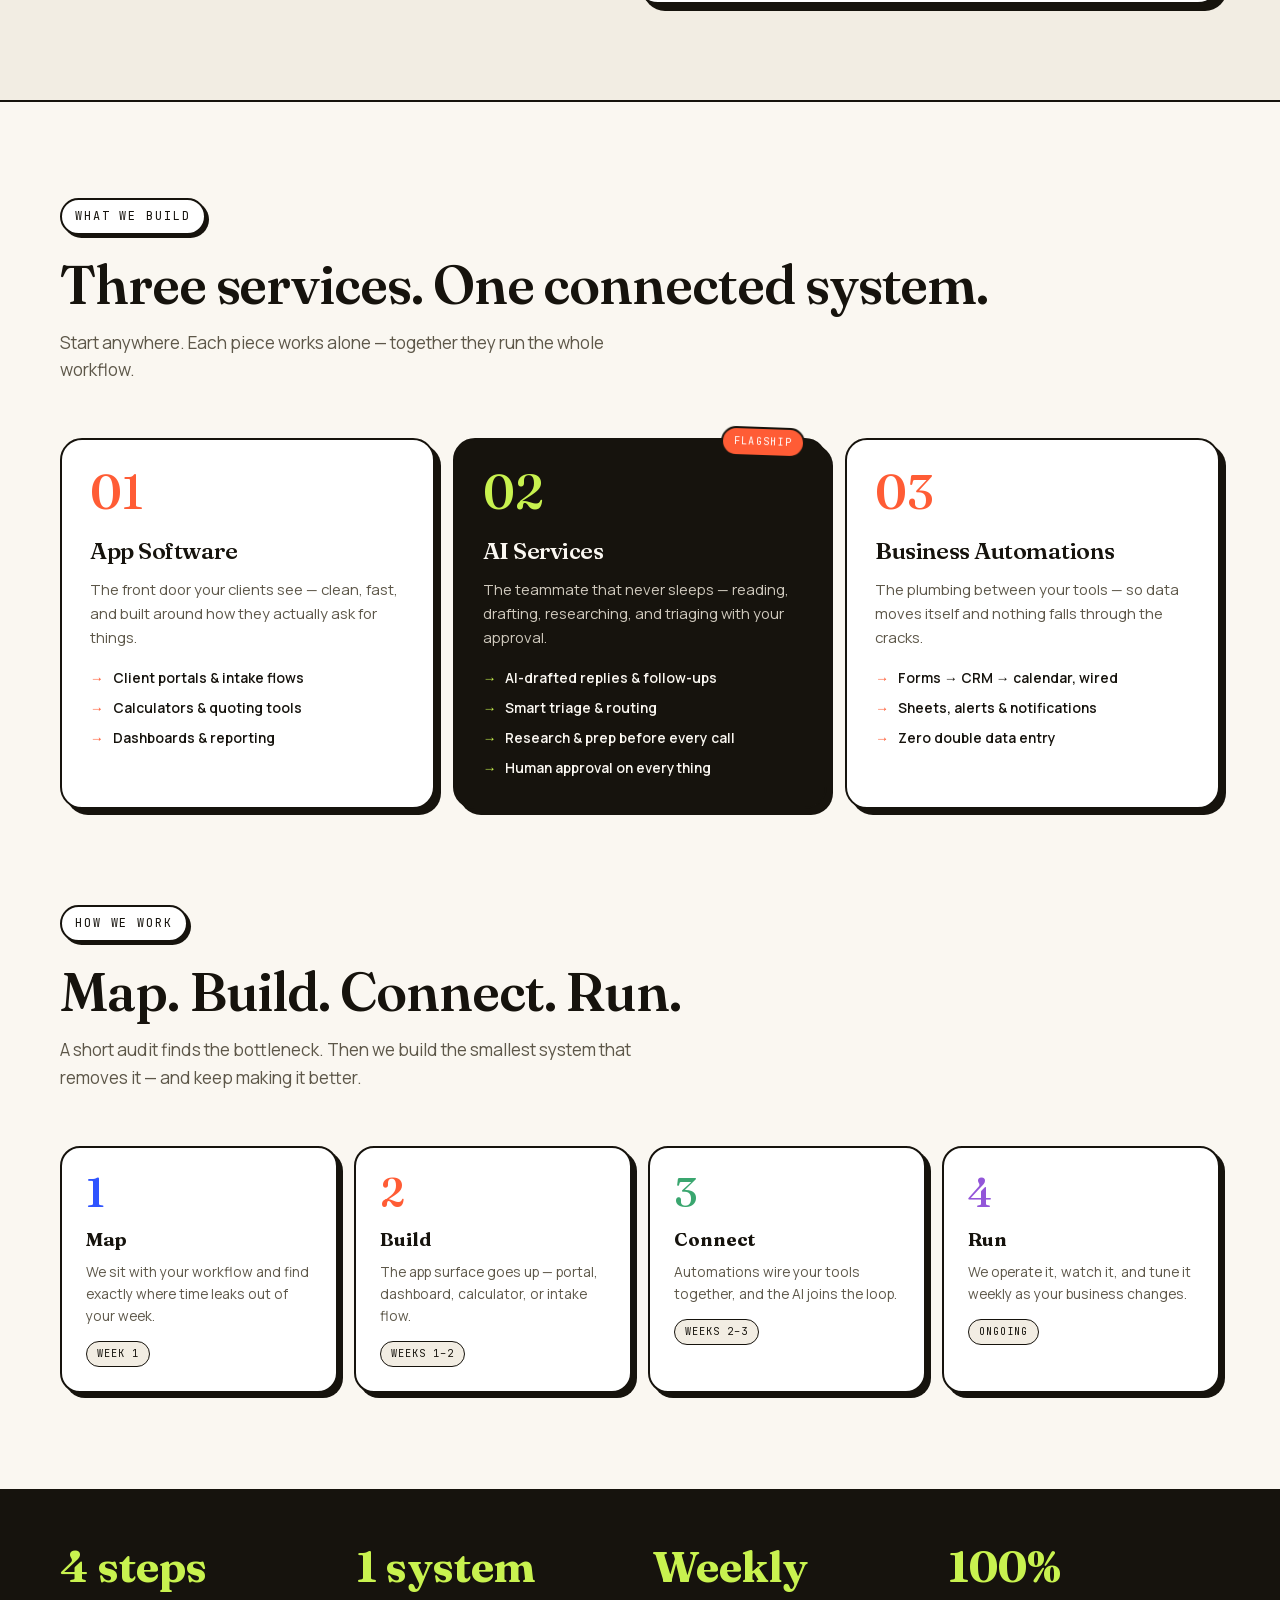
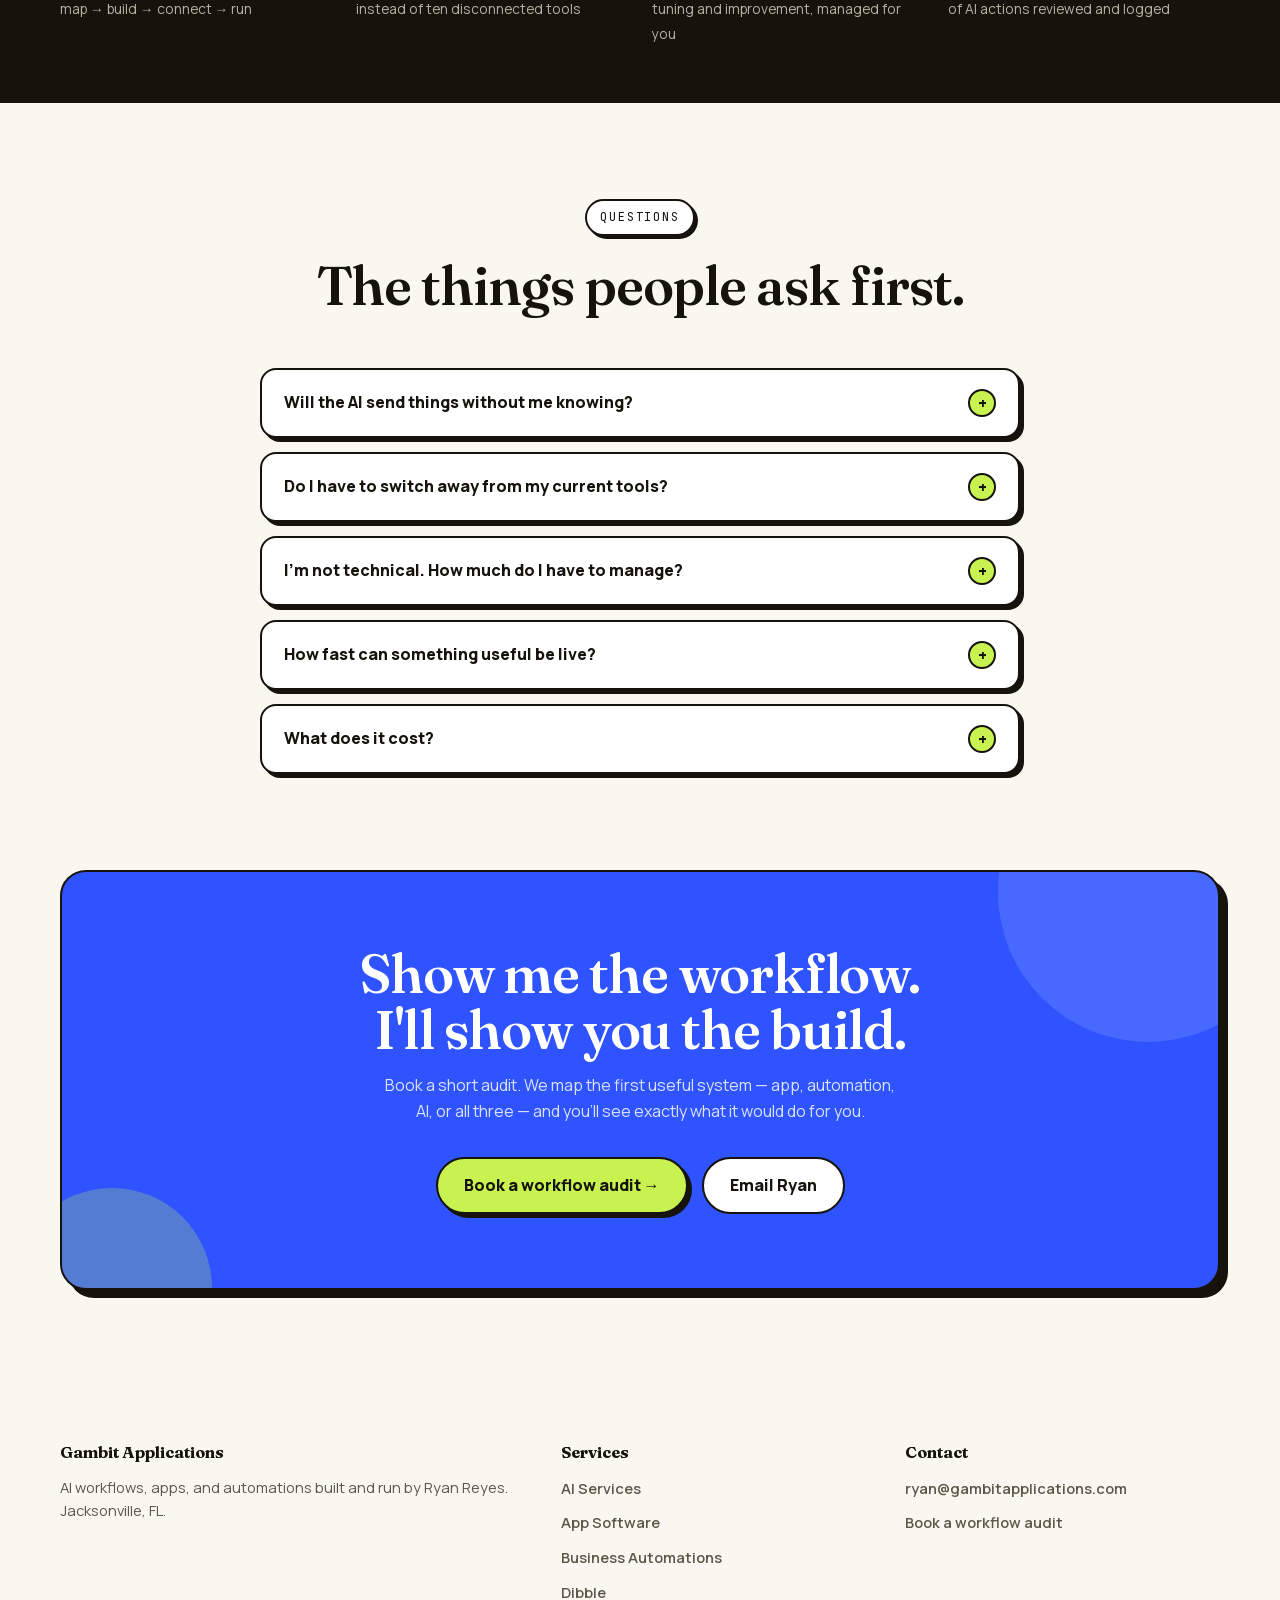
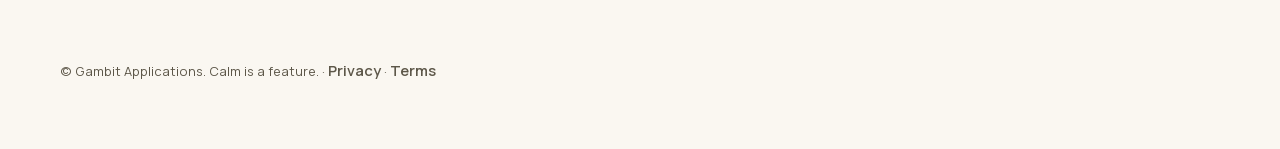
==== commit 691850c9: "Add privacy policy and terms; footer links" ====
--- a/ai-services/index.html
+++ b/ai-services/index.html
@@ -9,9 +9,7 @@
 <meta property="og:description" content="AI workflows, apps, and automations with human approval built in. Jacksonville, FL." />
 <meta property="og:url" content="https://gambitapplications.com" />
 <meta property="og:image" content="https://gambitapplications.com/og-image.jpg" />
-<link rel="preconnect" href="https://fonts.googleapis.com" />
-<link rel="preconnect" href="https://fonts.gstatic.com" crossorigin />
-<link href="https://fonts.googleapis.com/css2?family=Fraunces:opsz,wght@9..144,500;9..144,600;9..144,700&family=Manrope:wght@400;500;600;700;800&family=JetBrains+Mono:wght@400;500&display=swap" rel="stylesheet" />
+<link rel="stylesheet" href="/fonts/fonts.css?v=20261103" />
 <style>
 :root{
   --paper:#faf7f1; --paper2:#f2ede3; --ink:#16130d; --ink2:#5d5749;
@@ -40,7 +38,8 @@
 .brand{display:flex;align-items:center;gap:11px;text-decoration:none;font-weight:800;font-size:1.04rem}
 .logo{width:38px;height:38px;border-radius:50%;display:grid;place-items:center;font-family:Fraunces;font-weight:700;background:var(--blue);color:#fff;border:2px solid var(--ink);box-shadow:2.5px 2.5px 0 var(--ink)}
 .nav-links{display:flex;gap:2px}
-.nav-links a{font-size:.92rem;font-weight:600;color:var(--ink2);text-decoration:none;padding:9px 13px;border-radius:999px;transition:.15s}
+.nav-links a{font-size:.92rem;font-weight:600;color:var(--ink2);text-decoration:none;padding:9px 13px;border-radius:999px;transition:.15s;display:inline-flex;align-items:center;gap:6px}
+.nav-links a img{width:22px;height:22px;object-fit:contain}
 .nav-links a:hover{color:var(--ink);background:var(--paper2)}
 .nav-cta{font-size:.9rem;font-weight:800;text-decoration:none;padding:11px 19px;border-radius:999px;background:var(--ink);color:var(--paper);border:2px solid var(--ink);transition:.15s}
 .nav-cta:hover{background:var(--blue);border-color:var(--blue);transform:translate(-1px,-1px);box-shadow:3px 3px 0 var(--ink)}
@@ -270,7 +269,7 @@
 <nav class="nav"><div class="wrap nav-inner">
   <a class="brand" href="#top"><span class="logo">G</span>Gambit Applications</a>
   <div class="nav-links">
-    <a href="#engine">The Engine</a><a href="#ai">AI Services</a><a href="#services">Services</a><a href="#how">How we work</a><a href="#faq">FAQ</a>
+    <a href="#engine">The Engine</a><a href="#ai">AI Services</a><a href="#services">Services</a><a href="/dibble/"><img src="dibble/dibble.png" alt="">Dibble</a><a href="#how">How we work</a><a href="#faq">FAQ</a>
   </div>
   <a class="nav-cta" href="https://app.gambitapplications.com/strategy-session">Book an audit</a>
 </div></nav>
@@ -465,9 +464,9 @@
 
 <footer><div class="wrap foot">
   <div><h4>Gambit Applications</h4><p style="font-size:.92rem">AI workflows, apps, and automations built and run by Ryan Reyes. Jacksonville, FL.</p></div>
-  <div><h4>Services</h4><ul><li><a href="#ai">AI Services</a></li><li><a href="#services">App Software</a></li><li><a href="#services">Business Automations</a></li></ul></div>
+  <div><h4>Services</h4><ul><li><a href="#ai">AI Services</a></li><li><a href="#services">App Software</a></li><li><a href="#services">Business Automations</a></li><li><a href="/dibble/">Dibble</a></li></ul></div>
   <div><h4>Contact</h4><ul><li><a href="mailto:ryan@gambitapplications.com">ryan@gambitapplications.com</a></li><li><a href="https://app.gambitapplications.com/strategy-session">Book a workflow audit</a></li></ul></div>
-  <p class="fineprint">© Gambit Applications. Calm is a feature.</p>
+  <p class="fineprint">© Gambit Applications. Calm is a feature. · <a href="/privacy.html">Privacy</a> · <a href="/terms.html">Terms</a></p>
 </div></footer>
 
 <script>
--- a/fonts/fonts.css
+++ b/fonts/fonts.css
@@ -0,0 +1,180 @@
+/* latin-ext */
+@font-face {
+  font-family: 'Fraunces';
+  font-style: normal;
+  font-weight: 500;
+  font-display: swap;
+  src: url(/fonts/Fraunces-500-latin-ext.woff2) format('woff2');
+  unicode-range: U+0100-02BA, U+02BD-02C5, U+02C7-02CC, U+02CE-02D7, U+02DD-02FF, U+0304, U+0308, U+0329, U+1D00-1DBF, U+1E00-1E9F, U+1EF2-1EFF, U+2020, U+20A0-20AB, U+20AD-20C4, U+2113, U+2C60-2C7F, U+A720-A7FF;
+}
+/* latin */
+@font-face {
+  font-family: 'Fraunces';
+  font-style: normal;
+  font-weight: 500;
+  font-display: swap;
+  src: url(/fonts/Fraunces-500-latin.woff2) format('woff2');
+  unicode-range: U+0000-00FF, U+0131, U+0152-0153, U+02BB-02BC, U+02C6, U+02DA, U+02DC, U+0304, U+0308, U+0329, U+2000-206F, U+20AC, U+2122, U+2191, U+2193, U+2212, U+2215, U+FEFF, U+FFFD;
+}
+/* latin-ext */
+@font-face {
+  font-family: 'Fraunces';
+  font-style: normal;
+  font-weight: 600;
+  font-display: swap;
+  src: url(/fonts/Fraunces-600-latin-ext.woff2) format('woff2');
+  unicode-range: U+0100-02BA, U+02BD-02C5, U+02C7-02CC, U+02CE-02D7, U+02DD-02FF, U+0304, U+0308, U+0329, U+1D00-1DBF, U+1E00-1E9F, U+1EF2-1EFF, U+2020, U+20A0-20AB, U+20AD-20C4, U+2113, U+2C60-2C7F, U+A720-A7FF;
+}
+/* latin */
+@font-face {
+  font-family: 'Fraunces';
+  font-style: normal;
+  font-weight: 600;
+  font-display: swap;
+  src: url(/fonts/Fraunces-600-latin.woff2) format('woff2');
+  unicode-range: U+0000-00FF, U+0131, U+0152-0153, U+02BB-02BC, U+02C6, U+02DA, U+02DC, U+0304, U+0308, U+0329, U+2000-206F, U+20AC, U+2122, U+2191, U+2193, U+2212, U+2215, U+FEFF, U+FFFD;
+}
+/* latin-ext */
+@font-face {
+  font-family: 'Fraunces';
+  font-style: normal;
+  font-weight: 700;
+  font-display: swap;
+  src: url(/fonts/Fraunces-700-latin-ext.woff2) format('woff2');
+  unicode-range: U+0100-02BA, U+02BD-02C5, U+02C7-02CC, U+02CE-02D7, U+02DD-02FF, U+0304, U+0308, U+0329, U+1D00-1DBF, U+1E00-1E9F, U+1EF2-1EFF, U+2020, U+20A0-20AB, U+20AD-20C4, U+2113, U+2C60-2C7F, U+A720-A7FF;
+}
+/* latin */
+@font-face {
+  font-family: 'Fraunces';
+  font-style: normal;
+  font-weight: 700;
+  font-display: swap;
+  src: url(/fonts/Fraunces-700-latin.woff2) format('woff2');
+  unicode-range: U+0000-00FF, U+0131, U+0152-0153, U+02BB-02BC, U+02C6, U+02DA, U+02DC, U+0304, U+0308, U+0329, U+2000-206F, U+20AC, U+2122, U+2191, U+2193, U+2212, U+2215, U+FEFF, U+FFFD;
+}
+/* latin-ext */
+@font-face {
+  font-family: 'JetBrains Mono';
+  font-style: normal;
+  font-weight: 400;
+  font-display: swap;
+  src: url(/fonts/JetBrainsMono-400-latin-ext.woff2) format('woff2');
+  unicode-range: U+0100-02BA, U+02BD-02C5, U+02C7-02CC, U+02CE-02D7, U+02DD-02FF, U+0304, U+0308, U+0329, U+1D00-1DBF, U+1E00-1E9F, U+1EF2-1EFF, U+2020, U+20A0-20AB, U+20AD-20C4, U+2113, U+2C60-2C7F, U+A720-A7FF;
+}
+/* latin */
+@font-face {
+  font-family: 'JetBrains Mono';
+  font-style: normal;
+  font-weight: 400;
+  font-display: swap;
+  src: url(/fonts/JetBrainsMono-400-latin.woff2) format('woff2');
+  unicode-range: U+0000-00FF, U+0131, U+0152-0153, U+02BB-02BC, U+02C6, U+02DA, U+02DC, U+0304, U+0308, U+0329, U+2000-206F, U+20AC, U+2122, U+2191, U+2193, U+2212, U+2215, U+FEFF, U+FFFD;
+}
+/* latin-ext */
+@font-face {
+  font-family: 'JetBrains Mono';
+  font-style: normal;
+  font-weight: 500;
+  font-display: swap;
+  src: url(/fonts/JetBrainsMono-500-latin-ext.woff2) format('woff2');
+  unicode-range: U+0100-02BA, U+02BD-02C5, U+02C7-02CC, U+02CE-02D7, U+02DD-02FF, U+0304, U+0308, U+0329, U+1D00-1DBF, U+1E00-1E9F, U+1EF2-1EFF, U+2020, U+20A0-20AB, U+20AD-20C4, U+2113, U+2C60-2C7F, U+A720-A7FF;
+}
+/* latin */
+@font-face {
+  font-family: 'JetBrains Mono';
+  font-style: normal;
+  font-weight: 500;
+  font-display: swap;
+  src: url(/fonts/JetBrainsMono-500-latin.woff2) format('woff2');
+  unicode-range: U+0000-00FF, U+0131, U+0152-0153, U+02BB-02BC, U+02C6, U+02DA, U+02DC, U+0304, U+0308, U+0329, U+2000-206F, U+20AC, U+2122, U+2191, U+2193, U+2212, U+2215, U+FEFF, U+FFFD;
+}
+/* latin-ext */
+@font-face {
+  font-family: 'Manrope';
+  font-style: normal;
+  font-weight: 400;
+  font-display: swap;
+  src: url(/fonts/Manrope-400-latin-ext.woff2) format('woff2');
+  unicode-range: U+0100-02BA, U+02BD-02C5, U+02C7-02CC, U+02CE-02D7, U+02DD-02FF, U+0304, U+0308, U+0329, U+1D00-1DBF, U+1E00-1E9F, U+1EF2-1EFF, U+2020, U+20A0-20AB, U+20AD-20C4, U+2113, U+2C60-2C7F, U+A720-A7FF;
+}
+/* latin */
+@font-face {
+  font-family: 'Manrope';
+  font-style: normal;
+  font-weight: 400;
+  font-display: swap;
+  src: url(/fonts/Manrope-400-latin.woff2) format('woff2');
+  unicode-range: U+0000-00FF, U+0131, U+0152-0153, U+02BB-02BC, U+02C6, U+02DA, U+02DC, U+0304, U+0308, U+0329, U+2000-206F, U+20AC, U+2122, U+2191, U+2193, U+2212, U+2215, U+FEFF, U+FFFD;
+}
+/* latin-ext */
+@font-face {
+  font-family: 'Manrope';
+  font-style: normal;
+  font-weight: 500;
+  font-display: swap;
+  src: url(/fonts/Manrope-500-latin-ext.woff2) format('woff2');
+  unicode-range: U+0100-02BA, U+02BD-02C5, U+02C7-02CC, U+02CE-02D7, U+02DD-02FF, U+0304, U+0308, U+0329, U+1D00-1DBF, U+1E00-1E9F, U+1EF2-1EFF, U+2020, U+20A0-20AB, U+20AD-20C4, U+2113, U+2C60-2C7F, U+A720-A7FF;
+}
+/* latin */
+@font-face {
+  font-family: 'Manrope';
+  font-style: normal;
+  font-weight: 500;
+  font-display: swap;
+  src: url(/fonts/Manrope-500-latin.woff2) format('woff2');
+  unicode-range: U+0000-00FF, U+0131, U+0152-0153, U+02BB-02BC, U+02C6, U+02DA, U+02DC, U+0304, U+0308, U+0329, U+2000-206F, U+20AC, U+2122, U+2191, U+2193, U+2212, U+2215, U+FEFF, U+FFFD;
+}
+/* latin-ext */
+@font-face {
+  font-family: 'Manrope';
+  font-style: normal;
+  font-weight: 600;
+  font-display: swap;
+  src: url(/fonts/Manrope-600-latin-ext.woff2) format('woff2');
+  unicode-range: U+0100-02BA, U+02BD-02C5, U+02C7-02CC, U+02CE-02D7, U+02DD-02FF, U+0304, U+0308, U+0329, U+1D00-1DBF, U+1E00-1E9F, U+1EF2-1EFF, U+2020, U+20A0-20AB, U+20AD-20C4, U+2113, U+2C60-2C7F, U+A720-A7FF;
+}
+/* latin */
+@font-face {
+  font-family: 'Manrope';
+  font-style: normal;
+  font-weight: 600;
+  font-display: swap;
+  src: url(/fonts/Manrope-600-latin.woff2) format('woff2');
+  unicode-range: U+0000-00FF, U+0131, U+0152-0153, U+02BB-02BC, U+02C6, U+02DA, U+02DC, U+0304, U+0308, U+0329, U+2000-206F, U+20AC, U+2122, U+2191, U+2193, U+2212, U+2215, U+FEFF, U+FFFD;
+}
+/* latin-ext */
+@font-face {
+  font-family: 'Manrope';
+  font-style: normal;
+  font-weight: 700;
+  font-display: swap;
+  src: url(/fonts/Manrope-700-latin-ext.woff2) format('woff2');
+  unicode-range: U+0100-02BA, U+02BD-02C5, U+02C7-02CC, U+02CE-02D7, U+02DD-02FF, U+0304, U+0308, U+0329, U+1D00-1DBF, U+1E00-1E9F, U+1EF2-1EFF, U+2020, U+20A0-20AB, U+20AD-20C4, U+2113, U+2C60-2C7F, U+A720-A7FF;
+}
+/* latin */
+@font-face {
+  font-family: 'Manrope';
+  font-style: normal;
+  font-weight: 700;
+  font-display: swap;
+  src: url(/fonts/Manrope-700-latin.woff2) format('woff2');
+  unicode-range: U+0000-00FF, U+0131, U+0152-0153, U+02BB-02BC, U+02C6, U+02DA, U+02DC, U+0304, U+0308, U+0329, U+2000-206F, U+20AC, U+2122, U+2191, U+2193, U+2212, U+2215, U+FEFF, U+FFFD;
+}
+/* latin-ext */
+@font-face {
+  font-family: 'Manrope';
+  font-style: normal;
+  font-weight: 800;
+  font-display: swap;
+  src: url(/fonts/Manrope-800-latin-ext.woff2) format('woff2');
+  unicode-range: U+0100-02BA, U+02BD-02C5, U+02C7-02CC, U+02CE-02D7, U+02DD-02FF, U+0304, U+0308, U+0329, U+1D00-1DBF, U+1E00-1E9F, U+1EF2-1EFF, U+2020, U+20A0-20AB, U+20AD-20C4, U+2113, U+2C60-2C7F, U+A720-A7FF;
+}
+/* latin */
+@font-face {
+  font-family: 'Manrope';
+  font-style: normal;
+  font-weight: 800;
+  font-display: swap;
+  src: url(/fonts/Manrope-800-latin.woff2) format('woff2');
+  unicode-range: U+0000-00FF, U+0131, U+0152-0153, U+02BB-02BC, U+02C6, U+02DA, U+02DC, U+0304, U+0308, U+0329, U+2000-206F, U+20AC, U+2122, U+2191, U+2193, U+2212, U+2215, U+FEFF, U+FFFD;
+}
